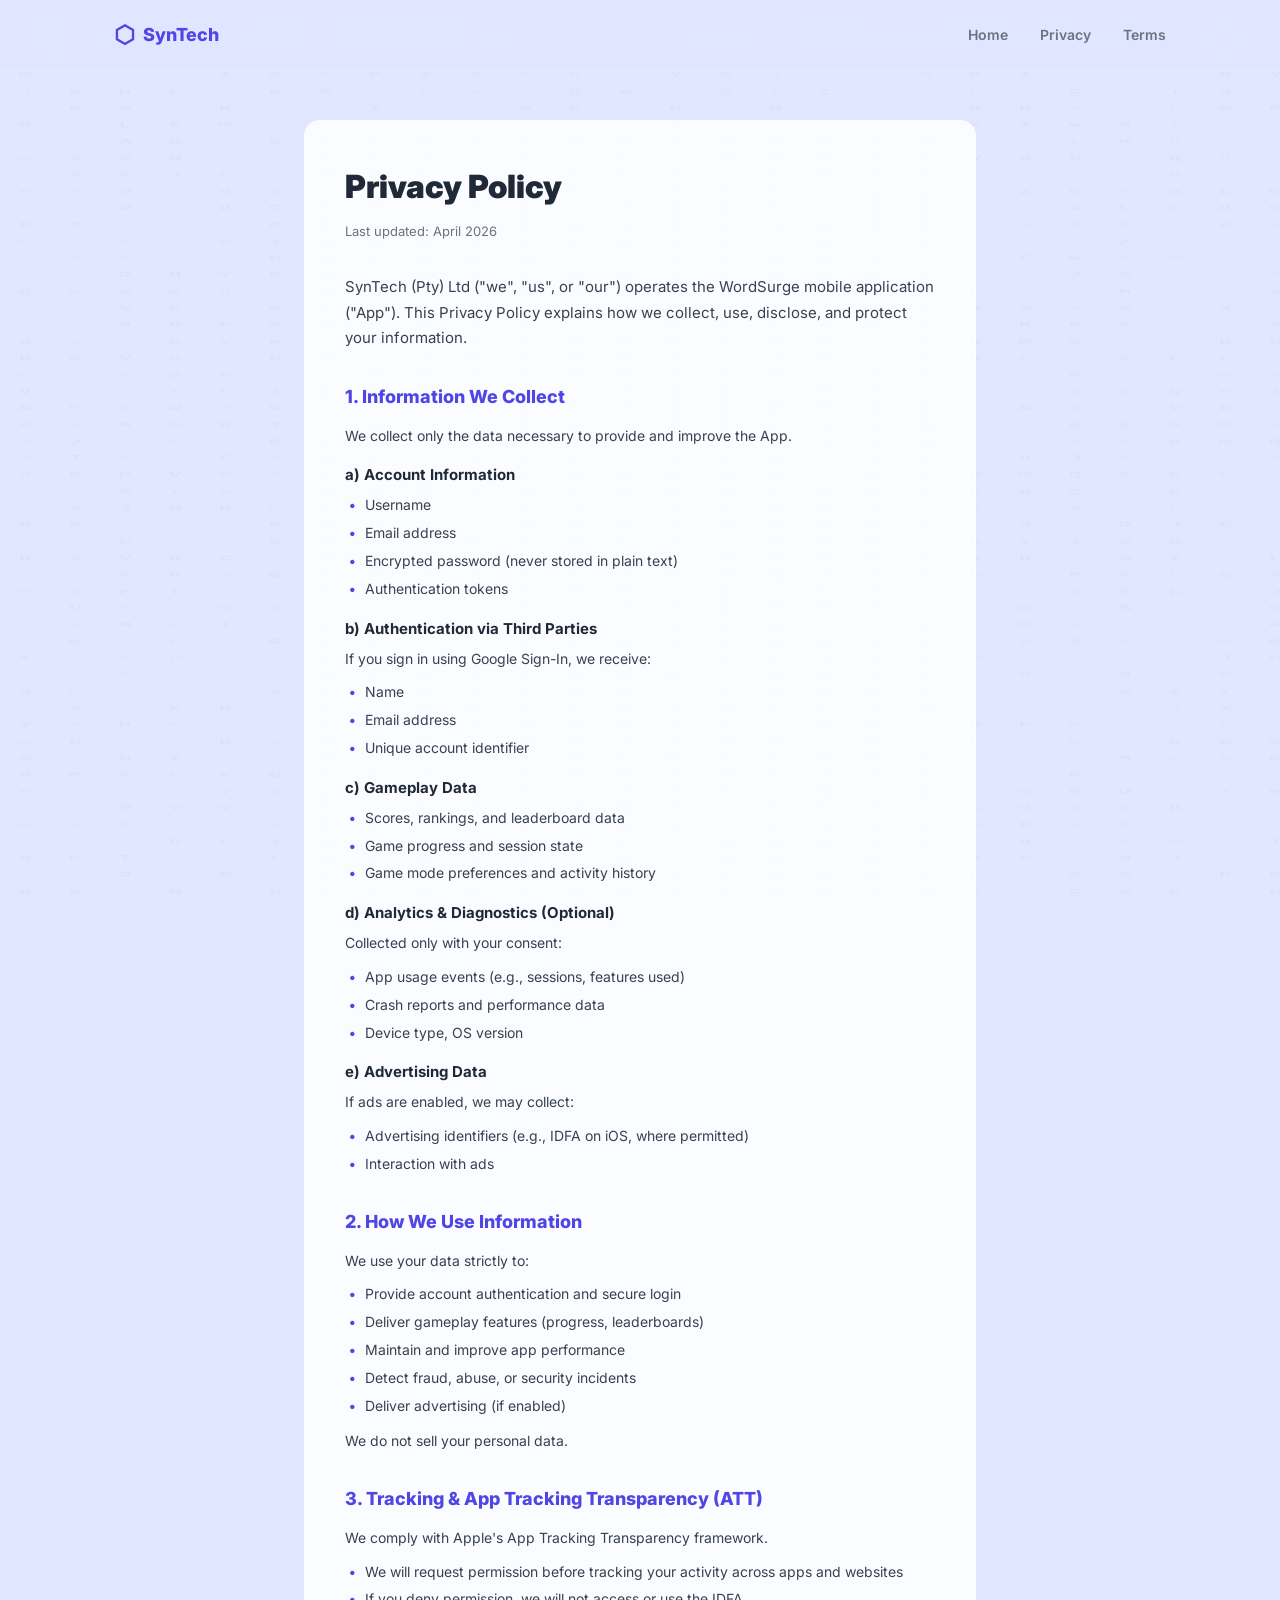
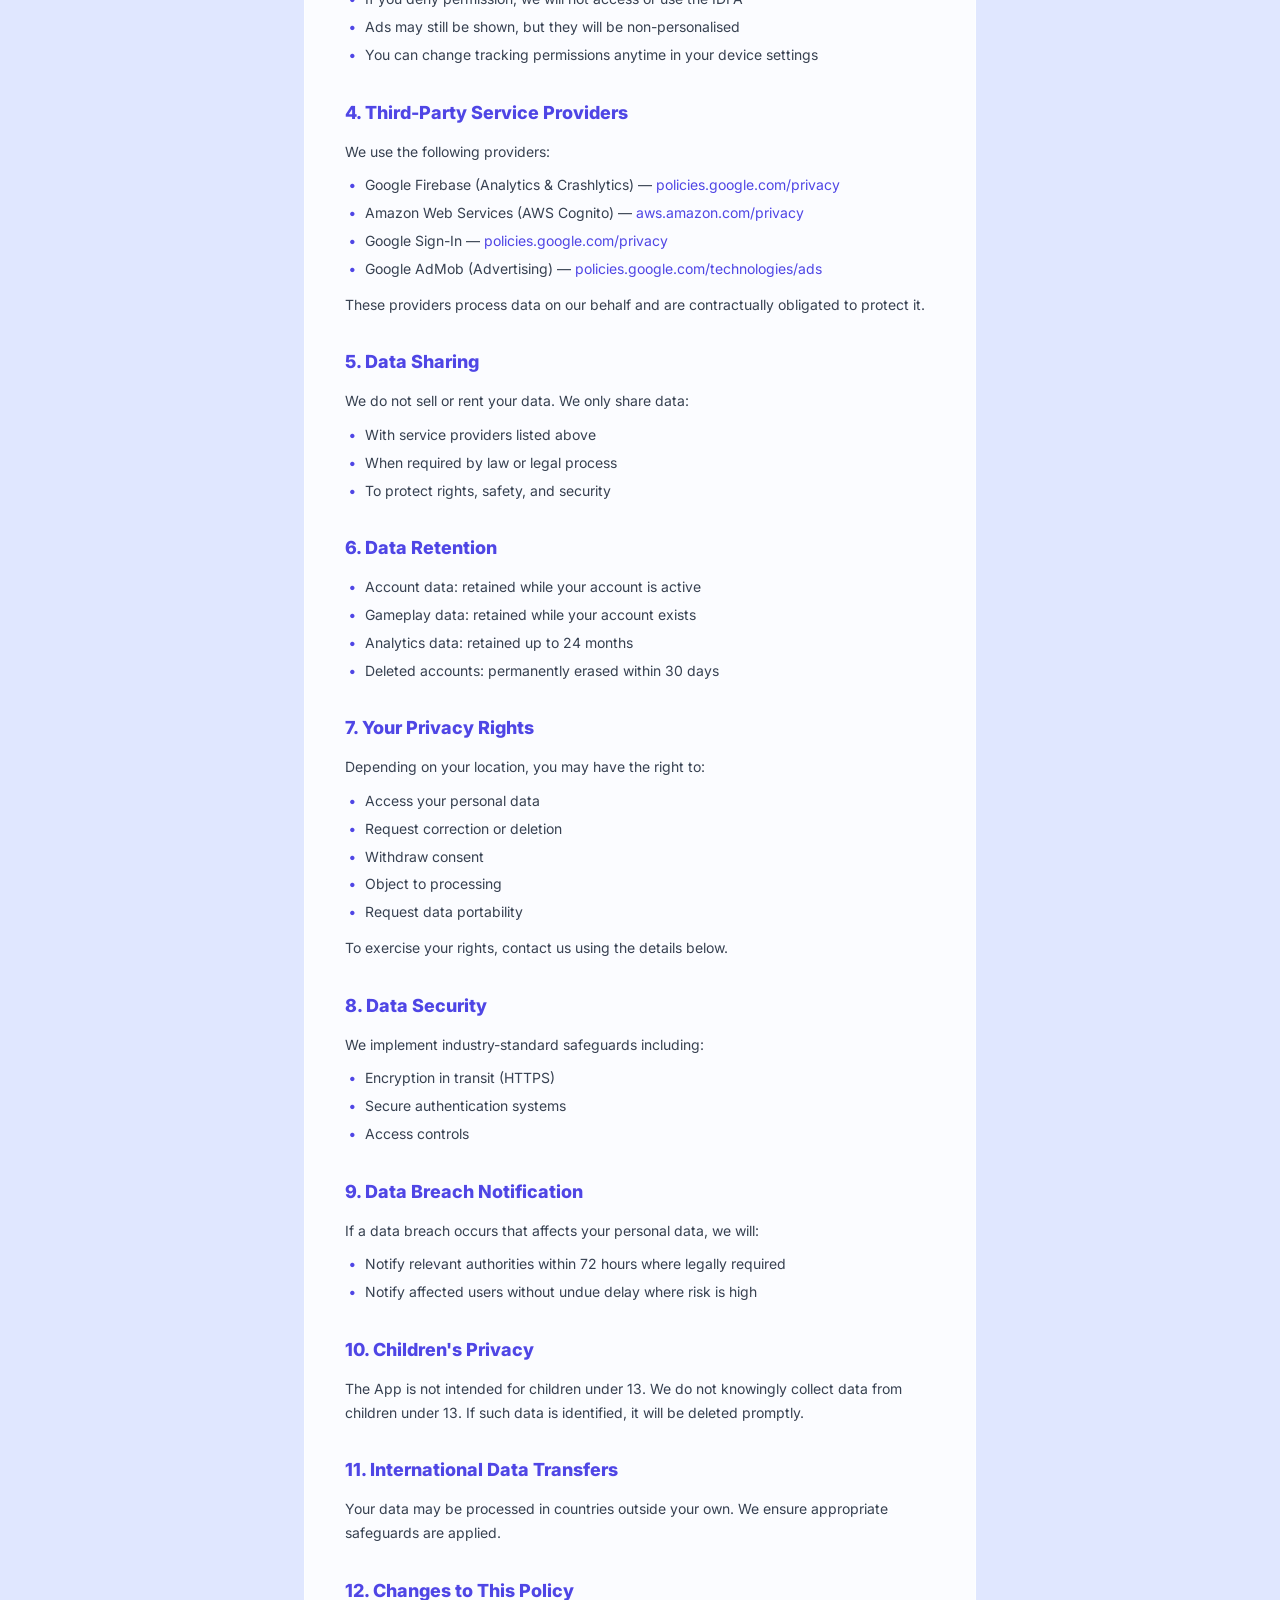
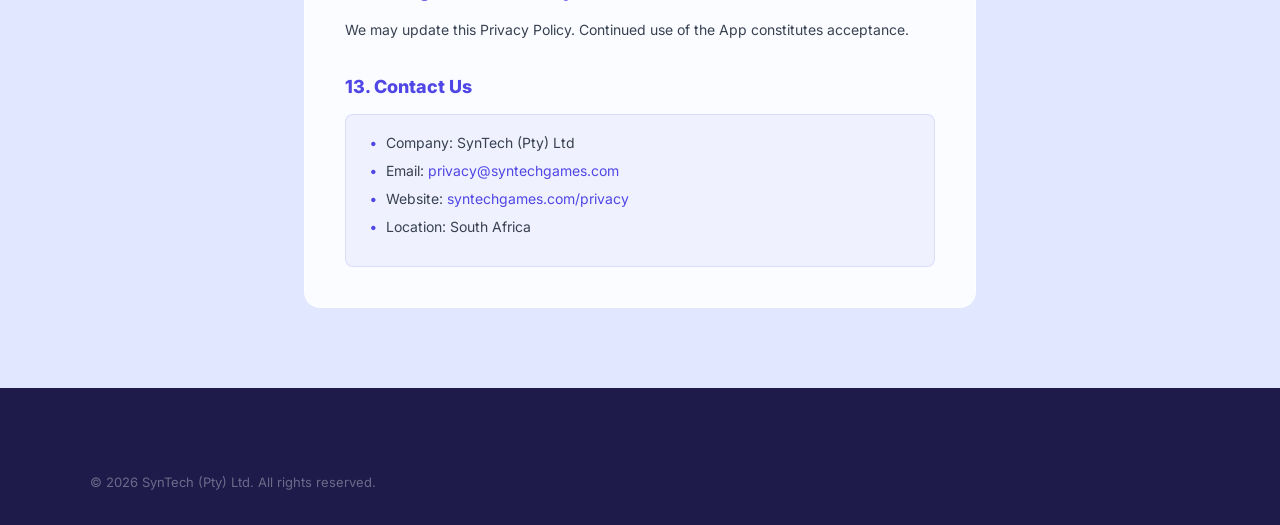
==== privacy.html @ 114615b3 "YP | Initial commit of website" ====
<!DOCTYPE html>
<html lang="en">
<head>
  <meta charset="UTF-8">
  <meta name="viewport" content="width=device-width, initial-scale=1.0">
  <title>Privacy Policy — WordSurge by SynTech</title>
  <meta name="description" content="Privacy Policy for the WordSurge mobile application by SynTech (Pty) Ltd.">
  <link rel="icon" type="image/svg+xml" href="favicon.svg">
  <link rel="preconnect" href="https://fonts.googleapis.com">
  <link rel="preconnect" href="https://fonts.gstatic.com" crossorigin>
  <link href="https://fonts.googleapis.com/css2?family=Inter:wght@400;500;600;700;800;900&display=swap" rel="stylesheet">
  <link rel="stylesheet" href="styles.css">
</head>
<body>
  <canvas id="gridBg" aria-hidden="true"></canvas>

  <nav class="nav">
    <div class="nav-inner">
      <a href="/" class="nav-logo">
        <span class="nav-logo-icon">⬡</span>
        <span class="nav-logo-text">SynTech</span>
      </a>
      <div class="nav-links">
        <a href="/">Home</a>
        <a href="/privacy.html">Privacy</a>
        <a href="/terms.html">Terms</a>
      </div>
    </div>
  </nav>

  <div class="legal-page">
    <div class="legal-card">
      <h1>Privacy Policy</h1>
      <p class="last-updated">Last updated: April 2026</p>
      <p class="intro">
        SynTech (Pty) Ltd ("we", "us", or "our") operates the WordSurge mobile application ("App").
        This Privacy Policy explains how we collect, use, disclose, and protect your information.
      </p>

      <h2>1. Information We Collect</h2>
      <p>We collect only the data necessary to provide and improve the App.</p>

      <h3>a) Account Information</h3>
      <ul>
        <li>Username</li>
        <li>Email address</li>
        <li>Encrypted password (never stored in plain text)</li>
        <li>Authentication tokens</li>
      </ul>

      <h3>b) Authentication via Third Parties</h3>
      <p>If you sign in using Google Sign-In, we receive:</p>
      <ul>
        <li>Name</li>
        <li>Email address</li>
        <li>Unique account identifier</li>
      </ul>

      <h3>c) Gameplay Data</h3>
      <ul>
        <li>Scores, rankings, and leaderboard data</li>
        <li>Game progress and session state</li>
        <li>Game mode preferences and activity history</li>
      </ul>

      <h3>d) Analytics &amp; Diagnostics (Optional)</h3>
      <p>Collected only with your consent:</p>
      <ul>
        <li>App usage events (e.g., sessions, features used)</li>
        <li>Crash reports and performance data</li>
        <li>Device type, OS version</li>
      </ul>

      <h3>e) Advertising Data</h3>
      <p>If ads are enabled, we may collect:</p>
      <ul>
        <li>Advertising identifiers (e.g., IDFA on iOS, where permitted)</li>
        <li>Interaction with ads</li>
      </ul>

      <h2>2. How We Use Information</h2>
      <p>We use your data strictly to:</p>
      <ul>
        <li>Provide account authentication and secure login</li>
        <li>Deliver gameplay features (progress, leaderboards)</li>
        <li>Maintain and improve app performance</li>
        <li>Detect fraud, abuse, or security incidents</li>
        <li>Deliver advertising (if enabled)</li>
      </ul>
      <p>We do not sell your personal data.</p>

      <h2>3. Tracking &amp; App Tracking Transparency (ATT)</h2>
      <p>We comply with Apple's App Tracking Transparency framework.</p>
      <ul>
        <li>We will request permission before tracking your activity across apps and websites</li>
        <li>If you deny permission, we will not access or use the IDFA</li>
        <li>Ads may still be shown, but they will be non-personalised</li>
        <li>You can change tracking permissions anytime in your device settings</li>
      </ul>

      <h2>4. Third-Party Service Providers</h2>
      <p>We use the following providers:</p>
      <ul>
        <li>Google Firebase (Analytics &amp; Crashlytics) — <a href="https://policies.google.com/privacy" style="color: var(--indigo);">policies.google.com/privacy</a></li>
        <li>Amazon Web Services (AWS Cognito) — <a href="https://aws.amazon.com/privacy" style="color: var(--indigo);">aws.amazon.com/privacy</a></li>
        <li>Google Sign-In — <a href="https://policies.google.com/privacy" style="color: var(--indigo);">policies.google.com/privacy</a></li>
        <li>Google AdMob (Advertising) — <a href="https://policies.google.com/technologies/ads" style="color: var(--indigo);">policies.google.com/technologies/ads</a></li>
      </ul>
      <p>These providers process data on our behalf and are contractually obligated to protect it.</p>

      <h2>5. Data Sharing</h2>
      <p>We do not sell or rent your data. We only share data:</p>
      <ul>
        <li>With service providers listed above</li>
        <li>When required by law or legal process</li>
        <li>To protect rights, safety, and security</li>
      </ul>

      <h2>6. Data Retention</h2>
      <ul>
        <li>Account data: retained while your account is active</li>
        <li>Gameplay data: retained while your account exists</li>
        <li>Analytics data: retained up to 24 months</li>
        <li>Deleted accounts: permanently erased within 30 days</li>
      </ul>

      <h2>7. Your Privacy Rights</h2>
      <p>Depending on your location, you may have the right to:</p>
      <ul>
        <li>Access your personal data</li>
        <li>Request correction or deletion</li>
        <li>Withdraw consent</li>
        <li>Object to processing</li>
        <li>Request data portability</li>
      </ul>
      <p>To exercise your rights, contact us using the details below.</p>

      <h2>8. Data Security</h2>
      <p>We implement industry-standard safeguards including:</p>
      <ul>
        <li>Encryption in transit (HTTPS)</li>
        <li>Secure authentication systems</li>
        <li>Access controls</li>
      </ul>

      <h2>9. Data Breach Notification</h2>
      <p>If a data breach occurs that affects your personal data, we will:</p>
      <ul>
        <li>Notify relevant authorities within 72 hours where legally required</li>
        <li>Notify affected users without undue delay where risk is high</li>
      </ul>

      <h2>10. Children's Privacy</h2>
      <p>
        The App is not intended for children under 13. We do not knowingly collect data from
        children under 13. If such data is identified, it will be deleted promptly.
      </p>

      <h2>11. International Data Transfers</h2>
      <p>
        Your data may be processed in countries outside your own. We ensure appropriate
        safeguards are applied.
      </p>

      <h2>12. Changes to This Policy</h2>
      <p>We may update this Privacy Policy. Continued use of the App constitutes acceptance.</p>

      <h2>13. Contact Us</h2>
      <div class="contact-box">
        <ul>
          <li>Company: SynTech (Pty) Ltd</li>
          <li>Email: <a href="mailto:privacy@syntechgames.com" style="color: var(--indigo);">privacy@syntechgames.com</a></li>
          <li>Website: <a href="https://syntechgames.com/privacy.html" style="color: var(--indigo);">syntechgames.com/privacy</a></li>
          <li>Location: South Africa</li>
        </ul>
      </div>
    </div>
  </div>

  <footer class="footer">
    <div class="footer-inner">
      <div class="footer-bottom" style="border-top: none;">
        <p>&copy; 2026 SynTech (Pty) Ltd. All rights reserved.</p>
      </div>
    </div>
  </footer>

  <script src="script.js"></script>
</body>
</html>
---- styles.css ----
/* ── Reset & Base ─────────────────────────────────────────────────────────── */
*, *::before, *::after { margin: 0; padding: 0; box-sizing: border-box; }

:root {
  --bg: #E0E7FF;
  --bg-dark: #1E1B4B;
  --text: #1F2937;
  --text-muted: #6B7280;
  --indigo: #4F46E5;
  --indigo-light: #818CF8;
  --indigo-dark: #3730A3;
  --green: #10B981;
  --green-light: #86EFAC;
  --blue-light: #93C5FD;
  --red-light: #FCA5A5;
  --white-glass: rgba(255, 255, 255, 0.85);
  --white-glass-border: rgba(255, 255, 255, 0.5);
  --radius: 16px;
  --radius-sm: 8px;
}

html { scroll-behavior: smooth; }

body {
  font-family: 'Inter', -apple-system, BlinkMacSystemFont, sans-serif;
  background: var(--bg);
  color: var(--text);
  line-height: 1.6;
  overflow-x: hidden;
  position: relative;
}

a { color: inherit; text-decoration: none; }

.container { max-width: 1100px; margin: 0 auto; padding: 0 24px; }

/* ── Animated Grid Background ────────────────────────────────────────────── */
#gridBg {
  position: fixed;
  top: 0; left: 0;
  width: 100%; height: 100%;
  z-index: 0;
  pointer-events: none;
  opacity: 0.12;
}

/* ── Navigation ──────────────────────────────────────────────────────────── */
.nav {
  position: fixed;
  top: 0; left: 0; right: 0;
  z-index: 100;
  backdrop-filter: blur(20px);
  -webkit-backdrop-filter: blur(20px);
  background: rgba(224, 231, 255, 0.8);
  border-bottom: 1px solid rgba(255, 255, 255, 0.3);
}

.nav-inner {
  max-width: 1100px;
  margin: 0 auto;
  padding: 16px 24px;
  display: flex;
  align-items: center;
  justify-content: space-between;
}

.nav-logo {
  display: flex;
  align-items: center;
  gap: 8px;
  font-weight: 800;
  font-size: 18px;
  color: var(--indigo);
}

.nav-logo-icon { font-size: 24px; }

.nav-links {
  display: flex;
  gap: 32px;
}

.nav-links a {
  font-size: 14px;
  font-weight: 600;
  color: var(--text-muted);
  transition: color 0.2s;
}

.nav-links a:hover { color: var(--indigo); }

/* ── Hero ────────────────────────────────────────────────────────────────── */
.hero {
  position: relative;
  z-index: 1;
  min-height: 100vh;
  display: flex;
  align-items: center;
  justify-content: center;
  padding: 120px 24px 80px;
  max-width: 1100px;
  margin: 0 auto;
  gap: 60px;
}

.hero-content { flex: 1; max-width: 520px; }

.hero-badge {
  display: inline-block;
  background: var(--indigo);
  color: white;
  font-size: 11px;
  font-weight: 800;
  letter-spacing: 2px;
  padding: 6px 16px;
  border-radius: 20px;
  margin-bottom: 24px;
}

.hero-title { margin-bottom: 20px; }

.hero-title-grid {
  display: inline-flex;
  gap: 4px;
}

.letter {
  display: inline-flex;
  align-items: center;
  justify-content: center;
  width: 52px;
  height: 52px;
  background: var(--white-glass);
  border: 1px solid var(--white-glass-border);
  border-radius: 10px;
  font-family: 'JetBrains Mono', monospace;
  font-size: 28px;
  font-weight: 700;
  color: var(--text);
  animation: letterPop 0.4s ease-out backwards;
  animation-delay: calc(var(--i) * 0.06s);
  box-shadow: 0 2px 8px rgba(79, 70, 229, 0.1);
}

@keyframes letterPop {
  from { opacity: 0; transform: scale(0.5) translateY(10px); }
  to { opacity: 1; transform: scale(1) translateY(0); }
}

.hero-subtitle {
  font-size: 20px;
  color: var(--text-muted);
  margin-bottom: 32px;
  line-height: 1.5;
}

.hero-actions {
  display: flex;
  gap: 12px;
  flex-wrap: wrap;
}

.btn {
  display: inline-flex;
  align-items: center;
  gap: 8px;
  padding: 14px 28px;
  border-radius: 12px;
  font-size: 15px;
  font-weight: 700;
  transition: all 0.2s;
  cursor: pointer;
  border: none;
}

.btn-primary {
  background: var(--indigo);
  color: white;
  box-shadow: 0 4px 14px rgba(79, 70, 229, 0.35);
}

.btn-primary:hover {
  background: var(--indigo-dark);
  transform: translateY(-1px);
  box-shadow: 0 6px 20px rgba(79, 70, 229, 0.4);
}

.btn-secondary {
  background: var(--white-glass);
  color: var(--text);
  border: 1px solid var(--white-glass-border);
}

.btn-secondary:hover {
  background: white;
  transform: translateY(-1px);
}

.hero-coming-soon {
  margin-top: 16px;
  font-size: 13px;
  color: var(--text-muted);
  font-style: italic;
}

/* Phone mockup */
.hero-visual { flex-shrink: 0; }

.phone-mockup {
  width: 280px;
  height: 560px;
  background: #1a1a2e;
  border-radius: 36px;
  padding: 12px;
  box-shadow:
    0 20px 60px rgba(79, 70, 229, 0.2),
    0 0 0 1px rgba(255, 255, 255, 0.1);
  transform: perspective(800px) rotateY(-5deg) rotateX(2deg);
  transition: transform 0.4s;
}

.phone-mockup:hover {
  transform: perspective(800px) rotateY(0deg) rotateX(0deg);
}

.phone-screen {
  width: 100%;
  height: 100%;
  background: var(--bg);
  border-radius: 26px;
  overflow: hidden;
  padding: 16px 10px;
}

.mock-header {
  display: flex;
  justify-content: space-between;
  font-size: 11px;
  font-weight: 700;
  color: var(--text);
  padding: 8px 4px 12px;
  font-family: 'JetBrains Mono', monospace;
}

.mock-cells {
  display: grid;
  grid-template-columns: repeat(8, 1fr);
  gap: 2px;
  margin-bottom: 12px;
}

.mock-cell {
  aspect-ratio: 1;
  display: flex;
  align-items: center;
  justify-content: center;
  background: white;
  border-radius: 4px;
  font-family: 'JetBrains Mono', monospace;
  font-size: 11px;
  font-weight: 700;
  color: #C7CBD1;
}

.mock-cell.highlight {
  color: var(--text);
  background: rgba(134, 239, 172, 0.3);
}

.mock-words {
  display: flex;
  flex-wrap: wrap;
  gap: 4px;
  padding: 8px 0;
}

.mock-word {
  font-size: 10px;
  font-weight: 600;
  padding: 3px 8px;
  background: rgba(255, 255, 255, 0.6);
  border-radius: 8px;
  color: var(--text);
}

.mock-word.found {
  text-decoration: line-through;
  color: var(--green);
  background: rgba(16, 185, 129, 0.1);
}

/* ── Features ────────────────────────────────────────────────────────────── */
.features {
  position: relative;
  z-index: 1;
  padding: 100px 24px;
}

.section-title {
  text-align: center;
  font-size: 36px;
  font-weight: 900;
  color: var(--text);
  margin-bottom: 60px;
  letter-spacing: -0.5px;
}

.features-grid {
  display: grid;
  grid-template-columns: repeat(3, 1fr);
  gap: 20px;
  max-width: 1100px;
  margin: 0 auto;
}

.feature-card {
  background: var(--white-glass);
  border: 1px solid var(--white-glass-border);
  border-radius: var(--radius);
  padding: 32px 24px;
  text-align: center;
  transition: transform 0.2s, box-shadow 0.2s;
}

.feature-card:hover {
  transform: translateY(-4px);
  box-shadow: 0 12px 40px rgba(79, 70, 229, 0.12);
}

.feature-icon {
  font-size: 36px;
  margin-bottom: 16px;
}

.feature-card h3 {
  font-size: 18px;
  font-weight: 800;
  margin-bottom: 8px;
  color: var(--text);
}

.feature-card p {
  font-size: 14px;
  color: var(--text-muted);
  line-height: 1.6;
}

/* ── Modes ───────────────────────────────────────────────────────────────── */
.modes {
  position: relative;
  z-index: 1;
  padding: 100px 24px;
}

.modes-grid {
  display: grid;
  grid-template-columns: repeat(3, 1fr);
  gap: 24px;
  max-width: 1100px;
  margin: 0 auto;
}

.mode-card {
  border-radius: var(--radius);
  padding: 40px 28px;
  text-align: center;
  border: 1px solid rgba(255, 255, 255, 0.3);
  transition: transform 0.2s;
}

.mode-card:hover { transform: translateY(-4px); }

.mode-traditional { background: linear-gradient(135deg, #86EFAC, #4ADE80); }
.mode-adaptive { background: linear-gradient(135deg, #93C5FD, #60A5FA); }
.mode-competitive { background: linear-gradient(135deg, #FCA5A5, #F87171); }

.mode-emoji { font-size: 48px; margin-bottom: 16px; }

.mode-card h3 {
  font-size: 24px;
  font-weight: 900;
  color: white;
  margin-bottom: 4px;
}

.mode-tagline {
  font-size: 11px;
  font-weight: 700;
  letter-spacing: 2px;
  color: rgba(255, 255, 255, 0.8);
  margin-bottom: 16px;
}

.mode-card p:last-child {
  font-size: 14px;
  color: rgba(255, 255, 255, 0.9);
  line-height: 1.6;
}

/* ── CTA ─────────────────────────────────────────────────────────────────── */
.cta {
  position: relative;
  z-index: 1;
  text-align: center;
  padding: 100px 24px;
}

.cta h2 {
  font-size: 40px;
  font-weight: 900;
  margin-bottom: 16px;
}

.cta p {
  font-size: 18px;
  color: var(--text-muted);
  margin-bottom: 32px;
}

/* ── Footer ──────────────────────────────────────────────────────────────── */
.footer {
  position: relative;
  z-index: 1;
  background: var(--bg-dark);
  color: white;
  padding: 60px 24px 32px;
}

.footer-inner {
  max-width: 1100px;
  margin: 0 auto;
}

.footer-brand { margin-bottom: 40px; }
.footer-brand .nav-logo-icon { color: #EF4444; }
.footer-brand .nav-logo-text { color: white; font-weight: 800; font-size: 18px; }

.footer-tagline {
  color: rgba(255, 255, 255, 0.5);
  font-size: 14px;
  margin-top: 8px;
}

.footer-links {
  display: flex;
  gap: 80px;
  margin-bottom: 40px;
}

.footer-col h4 {
  font-size: 12px;
  font-weight: 700;
  letter-spacing: 1.5px;
  text-transform: uppercase;
  color: rgba(255, 255, 255, 0.4);
  margin-bottom: 16px;
}

.footer-col a {
  display: block;
  font-size: 14px;
  color: rgba(255, 255, 255, 0.7);
  margin-bottom: 10px;
  transition: color 0.2s;
}

.footer-col a:hover { color: white; }

.footer-bottom {
  border-top: 1px solid rgba(255, 255, 255, 0.1);
  padding-top: 24px;
}

.footer-bottom p {
  font-size: 13px;
  color: rgba(255, 255, 255, 0.35);
}

/* ── Legal Pages ─────────────────────────────────────────────────────────── */
.legal-page {
  position: relative;
  z-index: 1;
  max-width: 720px;
  margin: 0 auto;
  padding: 120px 24px 80px;
}

.legal-card {
  background: var(--white-glass);
  border: 1px solid var(--white-glass-border);
  border-radius: var(--radius);
  padding: 40px;
}

.legal-card h1 {
  font-size: 32px;
  font-weight: 900;
  color: var(--text);
  margin-bottom: 8px;
}

.legal-card .last-updated {
  font-size: 13px;
  color: var(--text-muted);
  margin-bottom: 32px;
}

.legal-card .intro {
  font-size: 15px;
  color: #374151;
  line-height: 1.7;
  margin-bottom: 32px;
}

.legal-card h2 {
  font-size: 18px;
  font-weight: 800;
  color: var(--indigo);
  margin-top: 32px;
  margin-bottom: 12px;
}

.legal-card h3 {
  font-size: 15px;
  font-weight: 700;
  color: var(--text);
  margin-top: 16px;
  margin-bottom: 6px;
}

.legal-card p {
  font-size: 14px;
  color: #374151;
  line-height: 1.7;
  margin-bottom: 10px;
}

.legal-card ul {
  list-style: none;
  padding: 0;
  margin-bottom: 12px;
}

.legal-card li {
  font-size: 14px;
  color: #374151;
  line-height: 1.7;
  padding-left: 20px;
  position: relative;
  margin-bottom: 4px;
}

.legal-card li::before {
  content: '•';
  color: var(--indigo);
  position: absolute;
  left: 4px;
  font-weight: 700;
}

.legal-card .contact-box {
  background: rgba(79, 70, 229, 0.06);
  border: 1px solid rgba(79, 70, 229, 0.12);
  border-radius: var(--radius-sm);
  padding: 16px 20px;
  margin-top: 8px;
}

.legal-card .contact-box li::before { color: var(--indigo); }

/* ── Responsive ──────────────────────────────────────────────────────────── */
@media (max-width: 900px) {
  .hero {
    flex-direction: column;
    text-align: center;
    padding-top: 100px;
    gap: 40px;
  }
  .hero-content { max-width: 100%; }
  .hero-actions { justify-content: center; }
  .hero-title-grid { justify-content: center; }
  .letter { width: 38px; height: 38px; font-size: 20px; }
  .features-grid { grid-template-columns: repeat(2, 1fr); }
  .modes-grid { grid-template-columns: 1fr; max-width: 400px; }
  .footer-links { flex-direction: column; gap: 32px; }
  .phone-mockup { transform: none; }
  .phone-mockup:hover { transform: none; }
}

@media (max-width: 600px) {
  .nav-links { display: none; }
  .features-grid { grid-template-columns: 1fr; }
  .section-title { font-size: 28px; }
  .letter { width: 32px; height: 32px; font-size: 17px; }
  .legal-card { padding: 24px; }
  .legal-card h1 { font-size: 24px; }
}
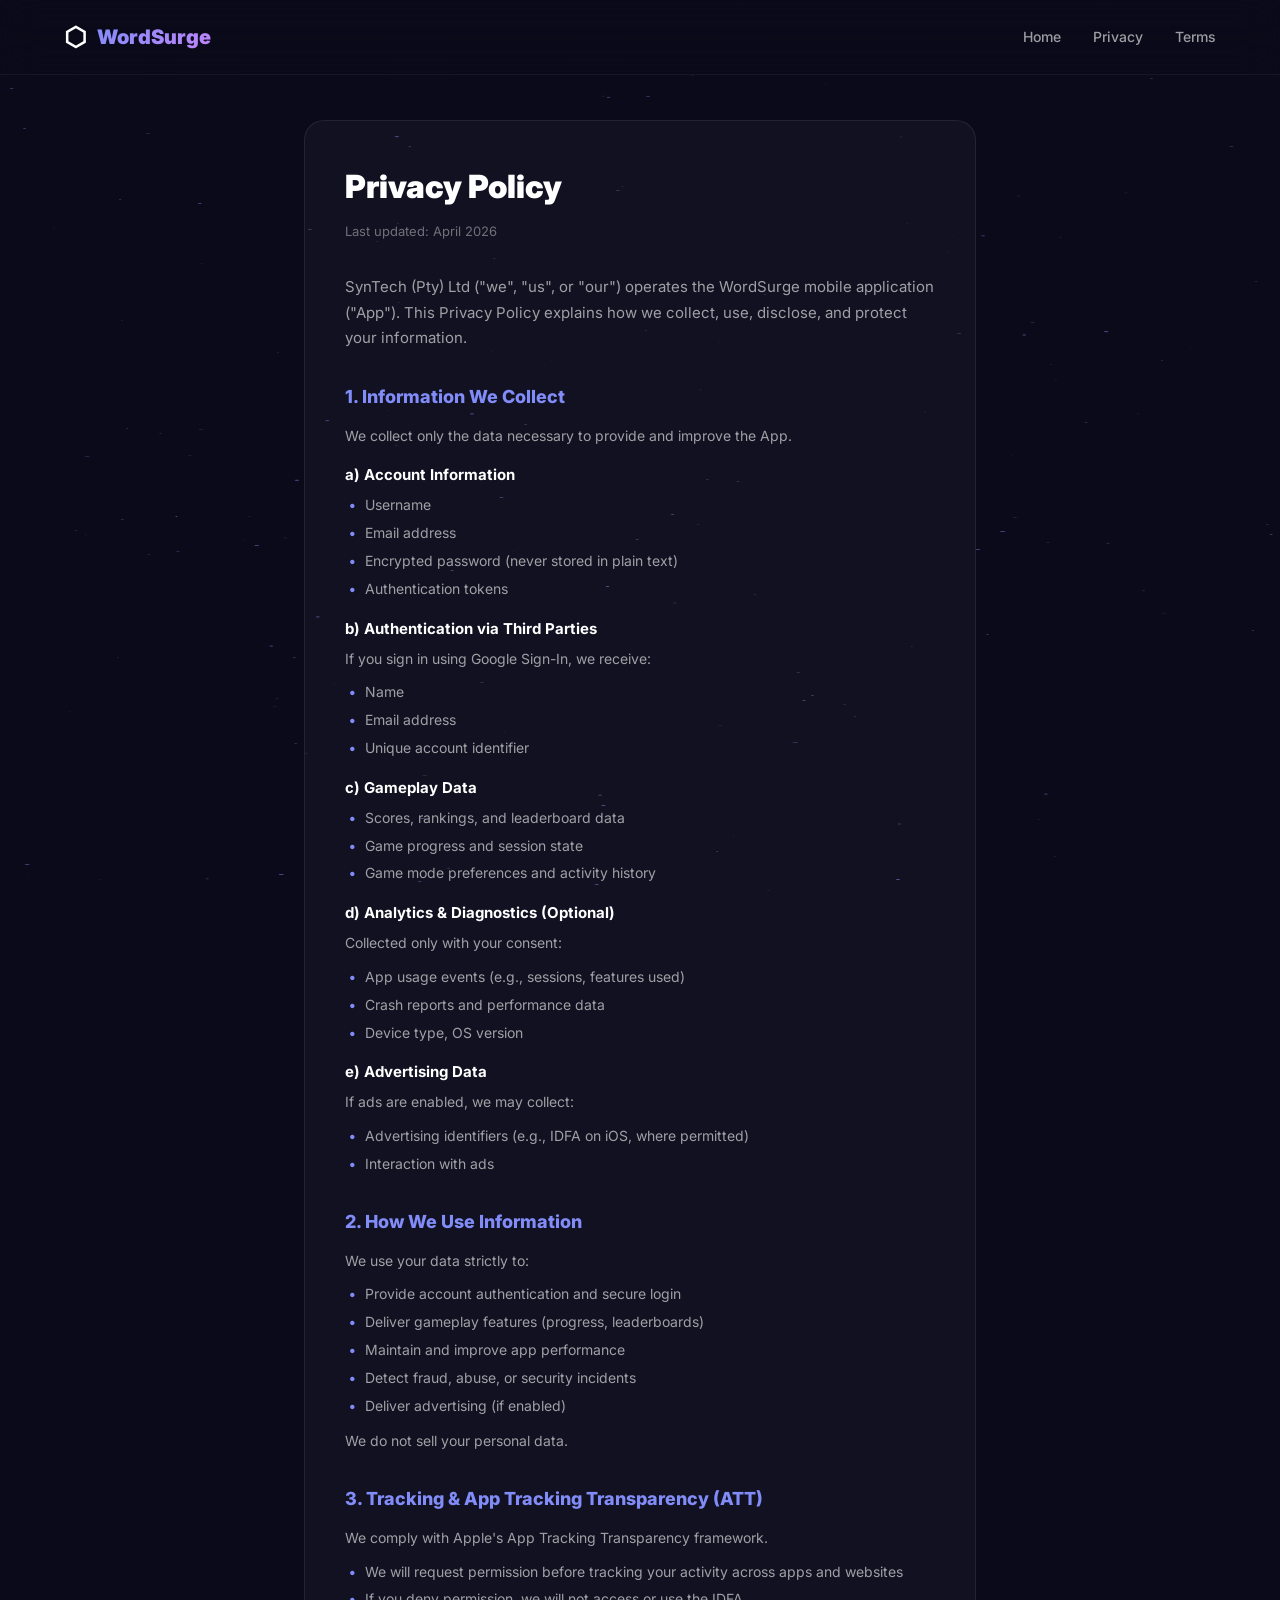
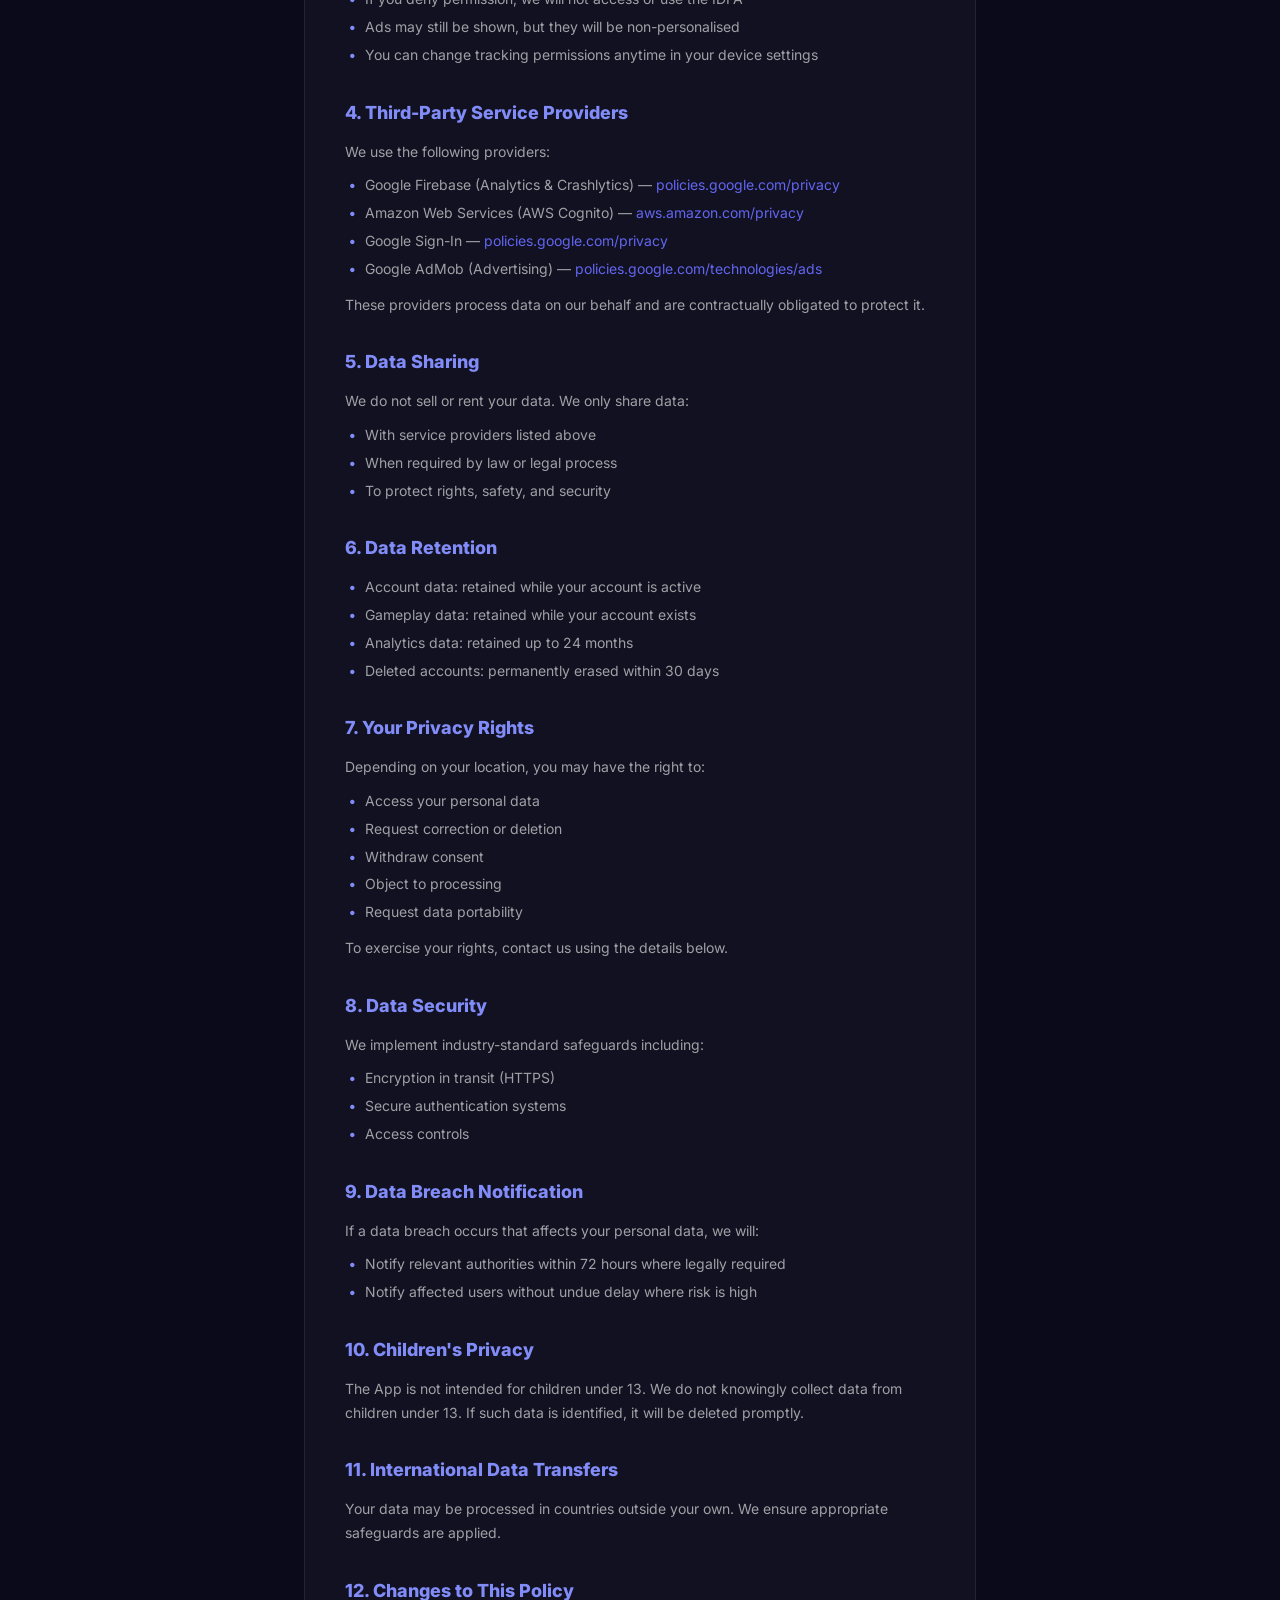
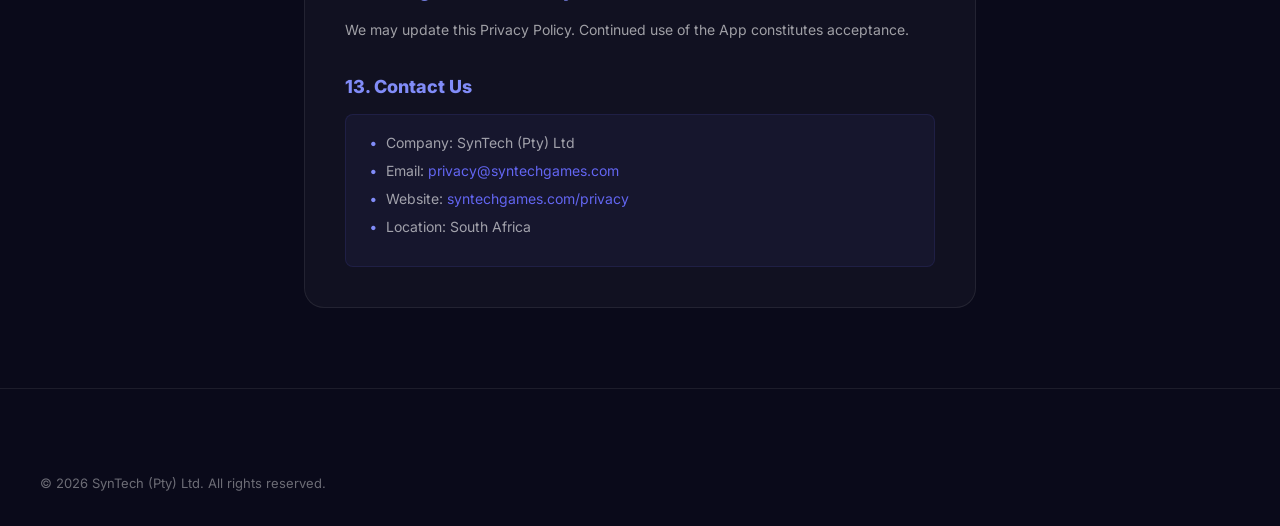
==== commit 417bf6b8: "YP | 1.1.0 New version" ====
--- a/privacy.html
+++ b/privacy.html
@@ -12,13 +12,13 @@
   <link rel="stylesheet" href="styles.css">
 </head>
 <body>
-  <canvas id="gridBg" aria-hidden="true"></canvas>
+  <canvas id="particles" aria-hidden="true"></canvas>
 
   <nav class="nav">
     <div class="nav-inner">
       <a href="/" class="nav-logo">
         <span class="nav-logo-icon">⬡</span>
-        <span class="nav-logo-text">SynTech</span>
+        <span class="nav-logo-text">WordSurge</span>
       </a>
       <div class="nav-links">
         <a href="/">Home</a>
--- a/styles.css
+++ b/styles.css
@@ -2,21 +2,24 @@
 *, *::before, *::after { margin: 0; padding: 0; box-sizing: border-box; }
 
 :root {
-  --bg: #E0E7FF;
-  --bg-dark: #1E1B4B;
-  --text: #1F2937;
-  --text-muted: #6B7280;
-  --indigo: #4F46E5;
+  --bg: #0A0A1A;
+  --bg-card: rgba(255, 255, 255, 0.03);
+  --bg-card-hover: rgba(255, 255, 255, 0.06);
+  --text: #FFFFFF;
+  --text-muted: rgba(255, 255, 255, 0.6);
+  --text-dim: rgba(255, 255, 255, 0.4);
+  --indigo: #6366F1;
   --indigo-light: #818CF8;
-  --indigo-dark: #3730A3;
+  --indigo-glow: rgba(99, 102, 241, 0.4);
+  --purple: #8B5CF6;
   --green: #10B981;
-  --green-light: #86EFAC;
-  --blue-light: #93C5FD;
-  --red-light: #FCA5A5;
-  --white-glass: rgba(255, 255, 255, 0.85);
-  --white-glass-border: rgba(255, 255, 255, 0.5);
-  --radius: 16px;
-  --radius-sm: 8px;
+  --amber: #F59E0B;
+  --red: #EF4444;
+  --border: rgba(255, 255, 255, 0.08);
+  --border-hover: rgba(255, 255, 255, 0.15);
+  --radius: 20px;
+  --radius-sm: 12px;
+  --radius-xs: 8px;
 }
 
 html { scroll-behavior: smooth; }
@@ -27,21 +30,18 @@
   color: var(--text);
   line-height: 1.6;
   overflow-x: hidden;
-  position: relative;
 }
 
 a { color: inherit; text-decoration: none; }
-
-.container { max-width: 1100px; margin: 0 auto; padding: 0 24px; }
-
-/* ── Animated Grid Background ────────────────────────────────────────────── */
-#gridBg {
+.container { max-width: 1200px; margin: 0 auto; padding: 0 24px; }
+
+/* ── Particles Background ────────────────────────────────────────────────── */
+#particles {
   position: fixed;
   top: 0; left: 0;
   width: 100%; height: 100%;
   z-index: 0;
   pointer-events: none;
-  opacity: 0.12;
 }
 
 /* ── Navigation ──────────────────────────────────────────────────────────── */
@@ -51,12 +51,12 @@
   z-index: 100;
   backdrop-filter: blur(20px);
   -webkit-backdrop-filter: blur(20px);
-  background: rgba(224, 231, 255, 0.8);
-  border-bottom: 1px solid rgba(255, 255, 255, 0.3);
+  background: rgba(10, 10, 26, 0.8);
+  border-bottom: 1px solid var(--border);
 }
 
 .nav-inner {
-  max-width: 1100px;
+  max-width: 1200px;
   margin: 0 auto;
   padding: 16px 24px;
   display: flex;
@@ -67,27 +67,28 @@
 .nav-logo {
   display: flex;
   align-items: center;
-  gap: 8px;
-  font-weight: 800;
-  font-size: 18px;
-  color: var(--indigo);
-}
-
-.nav-logo-icon { font-size: 24px; }
-
-.nav-links {
-  display: flex;
-  gap: 32px;
-}
-
-.nav-links a {
-  font-size: 14px;
-  font-weight: 600;
-  color: var(--text-muted);
-  transition: color 0.2s;
-}
-
-.nav-links a:hover { color: var(--indigo); }
+  gap: 10px;
+  font-weight: 900;
+  font-size: 20px;
+}
+
+.nav-logo-icon { font-size: 26px; filter: hue-rotate(0deg); }
+.nav-logo-text { background: linear-gradient(135deg, #818CF8, #C084FC); -webkit-background-clip: text; -webkit-text-fill-color: transparent; background-clip: text; }
+
+.nav-links { display: flex; gap: 32px; }
+.nav-links a { font-size: 14px; font-weight: 500; color: var(--text-muted); transition: color 0.2s; }
+.nav-links a:hover { color: var(--text); }
+
+.nav-cta {
+  font-size: 13px;
+  font-weight: 700;
+  padding: 10px 20px;
+  border-radius: 10px;
+  background: var(--indigo);
+  color: white;
+  transition: all 0.2s;
+}
+.nav-cta:hover { background: var(--purple); transform: translateY(-1px); }
 
 /* ── Hero ────────────────────────────────────────────────────────────────── */
 .hero {
@@ -96,387 +97,493 @@
   min-height: 100vh;
   display: flex;
   align-items: center;
+  justify-content: space-between;
+  padding: 140px 24px 100px;
+  max-width: 1200px;
+  margin: 0 auto;
+  gap: 80px;
+}
+
+.hero-glow {
+  position: absolute;
+  top: 20%;
+  left: 30%;
+  width: 600px;
+  height: 600px;
+  background: radial-gradient(circle, rgba(99, 102, 241, 0.15) 0%, transparent 70%);
+  border-radius: 50%;
+  pointer-events: none;
+  animation: glowPulse 4s ease-in-out infinite;
+}
+
+@keyframes glowPulse {
+  0%, 100% { opacity: 0.6; transform: scale(1); }
+  50% { opacity: 1; transform: scale(1.1); }
+}
+
+.hero-content { flex: 1; max-width: 580px; }
+
+.hero-badge {
+  display: inline-flex;
+  align-items: center;
+  gap: 8px;
+  background: rgba(99, 102, 241, 0.1);
+  border: 1px solid rgba(99, 102, 241, 0.3);
+  color: var(--indigo-light);
+  font-size: 12px;
+  font-weight: 700;
+  letter-spacing: 1.5px;
+  padding: 8px 16px;
+  border-radius: 20px;
+  margin-bottom: 28px;
+  animation: fadeInUp 0.6s ease-out;
+}
+
+.badge-dot {
+  width: 8px; height: 8px;
+  background: var(--green);
+  border-radius: 50%;
+  animation: pulse 2s infinite;
+}
+
+@keyframes pulse {
+  0%, 100% { opacity: 1; }
+  50% { opacity: 0.4; }
+}
+
+.hero-title {
+  margin-bottom: 24px;
+  animation: fadeInUp 0.6s ease-out 0.1s backwards;
+}
+
+.hero-title-line {
+  display: block;
+  font-size: clamp(40px, 6vw, 64px);
+  font-weight: 900;
+  line-height: 1.1;
+  letter-spacing: -1.5px;
+}
+
+.hero-title-line.accent {
+  background: linear-gradient(135deg, #818CF8, #C084FC, #F472B6);
+  -webkit-background-clip: text;
+  -webkit-text-fill-color: transparent;
+  background-clip: text;
+}
+
+.hero-subtitle {
+  font-size: 18px;
+  color: var(--text-muted);
+  margin-bottom: 36px;
+  line-height: 1.7;
+  max-width: 480px;
+  animation: fadeInUp 0.6s ease-out 0.2s backwards;
+}
+
+.hero-actions {
+  display: flex;
+  gap: 14px;
+  flex-wrap: wrap;
+  animation: fadeInUp 0.6s ease-out 0.3s backwards;
+}
+
+/* ── Buttons ─────────────────────────────────────────────────────────────── */
+.btn {
+  display: inline-flex;
+  align-items: center;
+  gap: 10px;
+  padding: 14px 28px;
+  border-radius: var(--radius-sm);
+  font-size: 15px;
+  font-weight: 700;
+  transition: all 0.25s;
+  cursor: pointer;
+  border: none;
+  position: relative;
+}
+
+.btn-primary {
+  background: linear-gradient(135deg, var(--indigo), var(--purple));
+  color: white;
+}
+
+.btn-glow { box-shadow: 0 4px 20px var(--indigo-glow), 0 0 60px rgba(99, 102, 241, 0.1); }
+.btn-primary:hover { transform: translateY(-2px); box-shadow: 0 8px 30px var(--indigo-glow); }
+
+.btn-secondary {
+  background: var(--bg-card);
+  color: var(--text);
+  border: 1px solid var(--border);
+}
+.btn-secondary:hover { background: var(--bg-card-hover); border-color: var(--border-hover); transform: translateY(-2px); }
+
+.btn-large { padding: 18px 36px; font-size: 16px; border-radius: var(--radius); }
+
+/* ── Hero Stats ──────────────────────────────────────────────────────────── */
+.hero-stats {
+  display: flex;
+  align-items: center;
+  gap: 24px;
+  margin-top: 48px;
+  padding-top: 32px;
+  border-top: 1px solid var(--border);
+  animation: fadeInUp 0.6s ease-out 0.4s backwards;
+}
+
+.stat { text-align: center; }
+.stat-number { display: block; font-size: 28px; font-weight: 900; color: var(--text); }
+.stat-label { font-size: 12px; color: var(--text-dim); font-weight: 600; letter-spacing: 0.5px; }
+.stat-divider { width: 1px; height: 40px; background: var(--border); }
+
+/* ── Phone Mockup ────────────────────────────────────────────────────────── */
+.hero-visual {
+  flex-shrink: 0;
+  position: relative;
+  animation: fadeInUp 0.8s ease-out 0.3s backwards;
+}
+
+.phone-mockup {
+  width: 300px;
+  height: 620px;
+  background: linear-gradient(145deg, #1a1a2e, #16162a);
+  border-radius: 44px;
+  padding: 14px;
+  position: relative;
+  border: 1px solid rgba(255, 255, 255, 0.1);
+  box-shadow: 0 40px 80px rgba(0, 0, 0, 0.5), 0 0 0 1px rgba(255, 255, 255, 0.05);
+  animation: phoneFloat 6s ease-in-out infinite;
+}
+
+@keyframes phoneFloat {
+  0%, 100% { transform: translateY(0); }
+  50% { transform: translateY(-12px); }
+}
+
+.phone-notch {
+  position: absolute;
+  top: 14px;
+  left: 50%;
+  transform: translateX(-50%);
+  width: 120px;
+  height: 28px;
+  background: #0A0A1A;
+  border-radius: 0 0 16px 16px;
+  z-index: 2;
+}
+
+.phone-screen {
+  width: 100%;
+  height: 100%;
+  background: linear-gradient(180deg, #1E1B4B, #312E81);
+  border-radius: 32px;
+  overflow: hidden;
+  padding: 40px 12px 16px;
+}
+
+.phone-shadow {
+  position: absolute;
+  bottom: -20px;
+  left: 10%;
+  width: 80%;
+  height: 40px;
+  background: radial-gradient(ellipse, rgba(99, 102, 241, 0.2) 0%, transparent 70%);
+  filter: blur(10px);
+}
+
+.mock-header {
+  display: flex;
+  justify-content: space-between;
+  padding: 8px 8px 14px;
+}
+
+.mock-timer, .mock-streak {
+  font-size: 12px;
+  font-weight: 700;
+  color: rgba(255, 255, 255, 0.8);
+  font-family: 'JetBrains Mono', monospace;
+}
+
+.mock-cells {
+  display: grid;
+  grid-template-columns: repeat(7, 1fr);
+  gap: 3px;
+  margin-bottom: 14px;
+}
+
+.mock-cell {
+  aspect-ratio: 1;
+  display: flex;
+  align-items: center;
   justify-content: center;
-  padding: 120px 24px 80px;
-  max-width: 1100px;
-  margin: 0 auto;
-  gap: 60px;
-}
-
-.hero-content { flex: 1; max-width: 520px; }
-
-.hero-badge {
+  background: rgba(255, 255, 255, 0.08);
+  border-radius: 6px;
+  font-family: 'JetBrains Mono', monospace;
+  font-size: 12px;
+  font-weight: 700;
+  color: rgba(255, 255, 255, 0.4);
+}
+
+.mock-cell.highlight {
+  color: white;
+  background: linear-gradient(135deg, rgba(134, 239, 172, 0.4), rgba(16, 185, 129, 0.3));
+  box-shadow: 0 0 8px rgba(16, 185, 129, 0.3);
+}
+
+.mock-words { display: flex; flex-wrap: wrap; gap: 6px; padding: 10px 4px; }
+
+.mock-word {
+  font-size: 11px;
+  font-weight: 700;
+  padding: 5px 10px;
+  background: rgba(255, 255, 255, 0.06);
+  border-radius: 8px;
+  color: rgba(255, 255, 255, 0.5);
+  border: 1px solid rgba(255, 255, 255, 0.08);
+}
+
+.mock-word.found { text-decoration: line-through; color: var(--green); background: rgba(16, 185, 129, 0.1); border-color: rgba(16, 185, 129, 0.2); }
+.mock-word.active { color: white; background: rgba(99, 102, 241, 0.15); border-color: rgba(99, 102, 241, 0.3); }
+
+/* ── Social Proof ────────────────────────────────────────────────────────── */
+.social-proof {
+  position: relative;
+  z-index: 1;
+  padding: 40px 24px;
+  border-top: 1px solid var(--border);
+  border-bottom: 1px solid var(--border);
+  background: rgba(255, 255, 255, 0.02);
+}
+
+.proof-items { display: flex; justify-content: center; gap: 48px; flex-wrap: wrap; }
+.proof-item { font-size: 14px; font-weight: 600; color: var(--text-muted); display: flex; align-items: center; gap: 8px; }
+.proof-item span { color: var(--text-dim); }
+
+/* ── Section Headers ─────────────────────────────────────────────────────── */
+.section-header { text-align: center; margin-bottom: 64px; }
+.section-badge {
   display: inline-block;
-  background: var(--indigo);
-  color: white;
   font-size: 11px;
   font-weight: 800;
   letter-spacing: 2px;
-  padding: 6px 16px;
+  color: var(--indigo-light);
+  background: rgba(99, 102, 241, 0.1);
+  border: 1px solid rgba(99, 102, 241, 0.2);
+  padding: 6px 14px;
   border-radius: 20px;
-  margin-bottom: 24px;
-}
-
-.hero-title { margin-bottom: 20px; }
-
-.hero-title-grid {
-  display: inline-flex;
-  gap: 4px;
-}
-
-.letter {
-  display: inline-flex;
-  align-items: center;
-  justify-content: center;
-  width: 52px;
-  height: 52px;
-  background: var(--white-glass);
-  border: 1px solid var(--white-glass-border);
-  border-radius: 10px;
-  font-family: 'JetBrains Mono', monospace;
-  font-size: 28px;
-  font-weight: 700;
-  color: var(--text);
-  animation: letterPop 0.4s ease-out backwards;
-  animation-delay: calc(var(--i) * 0.06s);
-  box-shadow: 0 2px 8px rgba(79, 70, 229, 0.1);
-}
-
-@keyframes letterPop {
-  from { opacity: 0; transform: scale(0.5) translateY(10px); }
-  to { opacity: 1; transform: scale(1) translateY(0); }
-}
-
-.hero-subtitle {
-  font-size: 20px;
-  color: var(--text-muted);
-  margin-bottom: 32px;
-  line-height: 1.5;
-}
-
-.hero-actions {
-  display: flex;
-  gap: 12px;
+  margin-bottom: 20px;
+}
+
+.section-title {
+  font-size: clamp(32px, 4vw, 48px);
+  font-weight: 900;
+  letter-spacing: -0.5px;
+  margin-bottom: 16px;
+}
+
+.section-subtitle { font-size: 18px; color: var(--text-muted); max-width: 500px; margin: 0 auto; }
+
+/* ── Game Modes ──────────────────────────────────────────────────────────── */
+.modes {
+  position: relative;
+  z-index: 1;
+  padding: 120px 24px;
+}
+
+.modes-grid {
+  display: grid;
+  grid-template-columns: repeat(auto-fit, minmax(300px, 1fr));
+  gap: 20px;
+  max-width: 1200px;
+  margin: 0 auto;
+}
+
+.mode-card {
+  border-radius: var(--radius);
+  padding: 36px 28px;
+  border: 1px solid var(--border);
+  background: var(--bg-card);
+  transition: all 0.3s;
+  position: relative;
+  overflow: hidden;
+}
+
+.mode-card::before {
+  content: '';
+  position: absolute;
+  top: 0; left: 0; right: 0;
+  height: 3px;
+  border-radius: var(--radius) var(--radius) 0 0;
+}
+
+.mode-adventure::before { background: linear-gradient(90deg, #C4B5FD, #8B5CF6); }
+.mode-mystery::before { background: linear-gradient(90deg, #FDE68A, #F59E0B); }
+.mode-competitive::before { background: linear-gradient(90deg, #FCA5A5, #EF4444); }
+.mode-traditional::before { background: linear-gradient(90deg, #86EFAC, #10B981); }
+.mode-adaptive::before { background: linear-gradient(90deg, #93C5FD, #3B82F6); }
+
+.mode-card:hover {
+  border-color: var(--border-hover);
+  background: var(--bg-card-hover);
+  transform: translateY(-4px);
+}
+
+.mode-icon-wrap { margin-bottom: 20px; }
+.mode-emoji { font-size: 44px; }
+
+.mode-card h3 { font-size: 22px; font-weight: 800; margin-bottom: 4px; }
+.mode-tagline { font-size: 11px; font-weight: 700; letter-spacing: 2px; color: var(--text-dim); margin-bottom: 14px; }
+.mode-card p:last-of-type { font-size: 14px; color: var(--text-muted); line-height: 1.7; }
+
+.mode-highlights {
+  display: flex;
+  gap: 8px;
+  margin-top: 20px;
   flex-wrap: wrap;
 }
 
-.btn {
-  display: inline-flex;
-  align-items: center;
-  gap: 8px;
-  padding: 14px 28px;
-  border-radius: 12px;
-  font-size: 15px;
-  font-weight: 700;
-  transition: all 0.2s;
-  cursor: pointer;
-  border: none;
-}
-
-.btn-primary {
-  background: var(--indigo);
-  color: white;
-  box-shadow: 0 4px 14px rgba(79, 70, 229, 0.35);
-}
-
-.btn-primary:hover {
-  background: var(--indigo-dark);
-  transform: translateY(-1px);
-  box-shadow: 0 6px 20px rgba(79, 70, 229, 0.4);
-}
-
-.btn-secondary {
-  background: var(--white-glass);
-  color: var(--text);
-  border: 1px solid var(--white-glass-border);
-}
-
-.btn-secondary:hover {
-  background: white;
-  transform: translateY(-1px);
-}
-
-.hero-coming-soon {
-  margin-top: 16px;
-  font-size: 13px;
-  color: var(--text-muted);
-  font-style: italic;
-}
-
-/* Phone mockup */
-.hero-visual { flex-shrink: 0; }
-
-.phone-mockup {
-  width: 280px;
-  height: 560px;
-  background: #1a1a2e;
-  border-radius: 36px;
-  padding: 12px;
-  box-shadow:
-    0 20px 60px rgba(79, 70, 229, 0.2),
-    0 0 0 1px rgba(255, 255, 255, 0.1);
-  transform: perspective(800px) rotateY(-5deg) rotateX(2deg);
-  transition: transform 0.4s;
-}
-
-.phone-mockup:hover {
-  transform: perspective(800px) rotateY(0deg) rotateX(0deg);
-}
-
-.phone-screen {
-  width: 100%;
-  height: 100%;
-  background: var(--bg);
-  border-radius: 26px;
-  overflow: hidden;
-  padding: 16px 10px;
-}
-
-.mock-header {
-  display: flex;
-  justify-content: space-between;
+.mode-highlights span {
   font-size: 11px;
-  font-weight: 700;
-  color: var(--text);
-  padding: 8px 4px 12px;
-  font-family: 'JetBrains Mono', monospace;
-}
-
-.mock-cells {
-  display: grid;
-  grid-template-columns: repeat(8, 1fr);
-  gap: 2px;
-  margin-bottom: 12px;
-}
-
-.mock-cell {
-  aspect-ratio: 1;
-  display: flex;
-  align-items: center;
-  justify-content: center;
-  background: white;
-  border-radius: 4px;
-  font-family: 'JetBrains Mono', monospace;
-  font-size: 11px;
-  font-weight: 700;
-  color: #C7CBD1;
-}
-
-.mock-cell.highlight {
-  color: var(--text);
-  background: rgba(134, 239, 172, 0.3);
-}
-
-.mock-words {
-  display: flex;
-  flex-wrap: wrap;
-  gap: 4px;
-  padding: 8px 0;
-}
-
-.mock-word {
-  font-size: 10px;
   font-weight: 600;
-  padding: 3px 8px;
-  background: rgba(255, 255, 255, 0.6);
-  border-radius: 8px;
-  color: var(--text);
-}
-
-.mock-word.found {
-  text-decoration: line-through;
-  color: var(--green);
-  background: rgba(16, 185, 129, 0.1);
+  padding: 4px 10px;
+  border-radius: 6px;
+  background: rgba(255, 255, 255, 0.05);
+  border: 1px solid var(--border);
+  color: var(--text-dim);
 }
 
 /* ── Features ────────────────────────────────────────────────────────────── */
 .features {
   position: relative;
   z-index: 1;
-  padding: 100px 24px;
-}
-
-.section-title {
-  text-align: center;
-  font-size: 36px;
-  font-weight: 900;
-  color: var(--text);
-  margin-bottom: 60px;
-  letter-spacing: -0.5px;
+  padding: 120px 24px;
 }
 
 .features-grid {
   display: grid;
   grid-template-columns: repeat(3, 1fr);
   gap: 20px;
-  max-width: 1100px;
+  max-width: 1200px;
   margin: 0 auto;
 }
 
 .feature-card {
-  background: var(--white-glass);
-  border: 1px solid var(--white-glass-border);
+  background: var(--bg-card);
+  border: 1px solid var(--border);
   border-radius: var(--radius);
-  padding: 32px 24px;
-  text-align: center;
-  transition: transform 0.2s, box-shadow 0.2s;
+  padding: 36px 28px;
+  transition: all 0.3s;
 }
 
 .feature-card:hover {
+  border-color: var(--border-hover);
+  background: var(--bg-card-hover);
   transform: translateY(-4px);
-  box-shadow: 0 12px 40px rgba(79, 70, 229, 0.12);
-}
-
-.feature-icon {
-  font-size: 36px;
-  margin-bottom: 16px;
-}
-
-.feature-card h3 {
-  font-size: 18px;
-  font-weight: 800;
-  margin-bottom: 8px;
-  color: var(--text);
-}
-
-.feature-card p {
-  font-size: 14px;
-  color: var(--text-muted);
-  line-height: 1.6;
-}
-
-/* ── Modes ───────────────────────────────────────────────────────────────── */
-.modes {
-  position: relative;
-  z-index: 1;
-  padding: 100px 24px;
-}
-
-.modes-grid {
+}
+
+.feature-icon { font-size: 36px; margin-bottom: 18px; }
+.feature-card h3 { font-size: 18px; font-weight: 800; margin-bottom: 10px; }
+.feature-card p { font-size: 14px; color: var(--text-muted); line-height: 1.7; }
+
+/* ── Reviews ──────────────────────────────────────────────────────────────── */
+.reviews {
+  position: relative;
+  z-index: 1;
+  padding: 120px 24px;
+}
+
+.reviews-grid {
   display: grid;
   grid-template-columns: repeat(3, 1fr);
-  gap: 24px;
-  max-width: 1100px;
+  gap: 20px;
+  max-width: 1200px;
   margin: 0 auto;
 }
 
-.mode-card {
+.review-card {
+  background: var(--bg-card);
+  border: 1px solid var(--border);
   border-radius: var(--radius);
-  padding: 40px 28px;
-  text-align: center;
-  border: 1px solid rgba(255, 255, 255, 0.3);
-  transition: transform 0.2s;
-}
-
-.mode-card:hover { transform: translateY(-4px); }
-
-.mode-traditional { background: linear-gradient(135deg, #86EFAC, #4ADE80); }
-.mode-adaptive { background: linear-gradient(135deg, #93C5FD, #60A5FA); }
-.mode-competitive { background: linear-gradient(135deg, #FCA5A5, #F87171); }
-
-.mode-emoji { font-size: 48px; margin-bottom: 16px; }
-
-.mode-card h3 {
-  font-size: 24px;
-  font-weight: 900;
-  color: white;
-  margin-bottom: 4px;
-}
-
-.mode-tagline {
-  font-size: 11px;
-  font-weight: 700;
-  letter-spacing: 2px;
-  color: rgba(255, 255, 255, 0.8);
-  margin-bottom: 16px;
-}
-
-.mode-card p:last-child {
-  font-size: 14px;
-  color: rgba(255, 255, 255, 0.9);
-  line-height: 1.6;
-}
+  padding: 32px 28px;
+  transition: all 0.3s;
+}
+
+.review-card:hover { border-color: var(--border-hover); transform: translateY(-2px); }
+.review-stars { font-size: 16px; margin-bottom: 16px; }
+.review-text { font-size: 15px; color: var(--text-muted); line-height: 1.7; margin-bottom: 20px; font-style: italic; }
+.review-author { font-size: 13px; font-weight: 700; color: var(--text-dim); }
 
 /* ── CTA ─────────────────────────────────────────────────────────────────── */
 .cta {
   position: relative;
   z-index: 1;
+  padding: 120px 24px;
+}
+
+.cta-card {
+  position: relative;
   text-align: center;
-  padding: 100px 24px;
-}
-
-.cta h2 {
-  font-size: 40px;
-  font-weight: 900;
-  margin-bottom: 16px;
-}
-
-.cta p {
-  font-size: 18px;
-  color: var(--text-muted);
-  margin-bottom: 32px;
-}
+  padding: 80px 40px;
+  border-radius: 32px;
+  background: linear-gradient(135deg, rgba(99, 102, 241, 0.1), rgba(139, 92, 246, 0.05));
+  border: 1px solid rgba(99, 102, 241, 0.2);
+  overflow: hidden;
+}
+
+.cta-glow {
+  position: absolute;
+  top: -50%;
+  left: 50%;
+  transform: translateX(-50%);
+  width: 400px;
+  height: 400px;
+  background: radial-gradient(circle, rgba(99, 102, 241, 0.2) 0%, transparent 70%);
+  pointer-events: none;
+}
+
+.cta-card h2 { font-size: clamp(32px, 4vw, 48px); font-weight: 900; margin-bottom: 16px; }
+.cta-card p { font-size: 18px; color: var(--text-muted); margin-bottom: 36px; }
+.cta-actions { display: flex; gap: 14px; justify-content: center; flex-wrap: wrap; }
+.cta-note { margin-top: 24px; font-size: 13px; color: var(--text-dim); }
 
 /* ── Footer ──────────────────────────────────────────────────────────────── */
 .footer {
   position: relative;
   z-index: 1;
-  background: var(--bg-dark);
-  color: white;
+  border-top: 1px solid var(--border);
   padding: 60px 24px 32px;
 }
 
-.footer-inner {
-  max-width: 1100px;
-  margin: 0 auto;
-}
-
-.footer-brand { margin-bottom: 40px; }
-.footer-brand .nav-logo-icon { color: #EF4444; }
-.footer-brand .nav-logo-text { color: white; font-weight: 800; font-size: 18px; }
-
-.footer-tagline {
-  color: rgba(255, 255, 255, 0.5);
-  font-size: 14px;
-  margin-top: 8px;
-}
-
-.footer-links {
-  display: flex;
-  gap: 80px;
-  margin-bottom: 40px;
-}
-
-.footer-col h4 {
-  font-size: 12px;
-  font-weight: 700;
-  letter-spacing: 1.5px;
-  text-transform: uppercase;
-  color: rgba(255, 255, 255, 0.4);
-  margin-bottom: 16px;
-}
-
-.footer-col a {
-  display: block;
-  font-size: 14px;
-  color: rgba(255, 255, 255, 0.7);
-  margin-bottom: 10px;
-  transition: color 0.2s;
-}
-
-.footer-col a:hover { color: white; }
-
-.footer-bottom {
-  border-top: 1px solid rgba(255, 255, 255, 0.1);
-  padding-top: 24px;
-}
-
-.footer-bottom p {
-  font-size: 13px;
-  color: rgba(255, 255, 255, 0.35);
-}
-
-/* ── Legal Pages ─────────────────────────────────────────────────────────── */
+.footer-inner { max-width: 1200px; margin: 0 auto; }
+.footer-top { display: flex; justify-content: space-between; margin-bottom: 48px; gap: 60px; }
+.footer-brand .nav-logo-icon { font-size: 24px; }
+.footer-brand .nav-logo-text { font-weight: 900; font-size: 20px; background: linear-gradient(135deg, #818CF8, #C084FC); -webkit-background-clip: text; -webkit-text-fill-color: transparent; background-clip: text; }
+.footer-tagline { color: var(--text-dim); font-size: 14px; margin-top: 10px; max-width: 250px; }
+.footer-links { display: flex; gap: 60px; }
+.footer-col h4 { font-size: 11px; font-weight: 700; letter-spacing: 1.5px; text-transform: uppercase; color: var(--text-dim); margin-bottom: 16px; }
+.footer-col a { display: block; font-size: 14px; color: var(--text-muted); margin-bottom: 10px; transition: color 0.2s; }
+.footer-col a:hover { color: var(--text); }
+.footer-bottom { border-top: 1px solid var(--border); padding-top: 24px; }
+.footer-bottom p { font-size: 13px; color: var(--text-dim); }
+
+/* ── Animations ──────────────────────────────────────────────────────────── */
+@keyframes fadeInUp {
+  from { opacity: 0; transform: translateY(30px); }
+  to { opacity: 1; transform: translateY(0); }
+}
+
+.reveal {
+  opacity: 0;
+  transform: translateY(40px);
+  transition: opacity 0.7s ease-out, transform 0.7s ease-out;
+  transition-delay: calc(var(--delay, 0) * 0.1s);
+}
+
+.reveal.visible {
+  opacity: 1;
+  transform: translateY(0);
+}
+
+/* ── Legal Pages (unchanged endpoints) ───────────────────────────────────── */
 .legal-page {
   position: relative;
   z-index: 1;
@@ -486,112 +593,45 @@
 }
 
 .legal-card {
-  background: var(--white-glass);
-  border: 1px solid var(--white-glass-border);
+  background: var(--bg-card);
+  border: 1px solid var(--border);
   border-radius: var(--radius);
   padding: 40px;
 }
 
-.legal-card h1 {
-  font-size: 32px;
-  font-weight: 900;
-  color: var(--text);
-  margin-bottom: 8px;
-}
-
-.legal-card .last-updated {
-  font-size: 13px;
-  color: var(--text-muted);
-  margin-bottom: 32px;
-}
-
-.legal-card .intro {
-  font-size: 15px;
-  color: #374151;
-  line-height: 1.7;
-  margin-bottom: 32px;
-}
-
-.legal-card h2 {
-  font-size: 18px;
-  font-weight: 800;
-  color: var(--indigo);
-  margin-top: 32px;
-  margin-bottom: 12px;
-}
-
-.legal-card h3 {
-  font-size: 15px;
-  font-weight: 700;
-  color: var(--text);
-  margin-top: 16px;
-  margin-bottom: 6px;
-}
-
-.legal-card p {
-  font-size: 14px;
-  color: #374151;
-  line-height: 1.7;
-  margin-bottom: 10px;
-}
-
-.legal-card ul {
-  list-style: none;
-  padding: 0;
-  margin-bottom: 12px;
-}
-
-.legal-card li {
-  font-size: 14px;
-  color: #374151;
-  line-height: 1.7;
-  padding-left: 20px;
-  position: relative;
-  margin-bottom: 4px;
-}
-
-.legal-card li::before {
-  content: '•';
-  color: var(--indigo);
-  position: absolute;
-  left: 4px;
-  font-weight: 700;
-}
-
-.legal-card .contact-box {
-  background: rgba(79, 70, 229, 0.06);
-  border: 1px solid rgba(79, 70, 229, 0.12);
-  border-radius: var(--radius-sm);
-  padding: 16px 20px;
-  margin-top: 8px;
-}
-
-.legal-card .contact-box li::before { color: var(--indigo); }
+.legal-card h1 { font-size: 32px; font-weight: 900; margin-bottom: 8px; }
+.legal-card .last-updated { font-size: 13px; color: var(--text-dim); margin-bottom: 32px; }
+.legal-card .intro { font-size: 15px; color: var(--text-muted); line-height: 1.7; margin-bottom: 32px; }
+.legal-card h2 { font-size: 18px; font-weight: 800; color: var(--indigo-light); margin-top: 32px; margin-bottom: 12px; }
+.legal-card h3 { font-size: 15px; font-weight: 700; margin-top: 16px; margin-bottom: 6px; }
+.legal-card p { font-size: 14px; color: var(--text-muted); line-height: 1.7; margin-bottom: 10px; }
+.legal-card ul { list-style: none; padding: 0; margin-bottom: 12px; }
+.legal-card li { font-size: 14px; color: var(--text-muted); line-height: 1.7; padding-left: 20px; position: relative; margin-bottom: 4px; }
+.legal-card li::before { content: '•'; color: var(--indigo-light); position: absolute; left: 4px; font-weight: 700; }
+.legal-card .contact-box { background: rgba(99, 102, 241, 0.06); border: 1px solid rgba(99, 102, 241, 0.12); border-radius: var(--radius-xs); padding: 16px 20px; margin-top: 8px; }
 
 /* ── Responsive ──────────────────────────────────────────────────────────── */
-@media (max-width: 900px) {
-  .hero {
-    flex-direction: column;
-    text-align: center;
-    padding-top: 100px;
-    gap: 40px;
-  }
+@media (max-width: 1024px) {
+  .hero { flex-direction: column; text-align: center; padding-top: 120px; gap: 60px; }
   .hero-content { max-width: 100%; }
+  .hero-subtitle { margin-left: auto; margin-right: auto; }
   .hero-actions { justify-content: center; }
-  .hero-title-grid { justify-content: center; }
-  .letter { width: 38px; height: 38px; font-size: 20px; }
+  .hero-stats { justify-content: center; }
   .features-grid { grid-template-columns: repeat(2, 1fr); }
-  .modes-grid { grid-template-columns: 1fr; max-width: 400px; }
-  .footer-links { flex-direction: column; gap: 32px; }
-  .phone-mockup { transform: none; }
-  .phone-mockup:hover { transform: none; }
-}
-
-@media (max-width: 600px) {
+  .reviews-grid { grid-template-columns: repeat(2, 1fr); }
+  .footer-top { flex-direction: column; }
+}
+
+@media (max-width: 768px) {
   .nav-links { display: none; }
   .features-grid { grid-template-columns: 1fr; }
-  .section-title { font-size: 28px; }
-  .letter { width: 32px; height: 32px; font-size: 17px; }
+  .modes-grid { grid-template-columns: 1fr; }
+  .reviews-grid { grid-template-columns: 1fr; }
+  .footer-links { flex-direction: column; gap: 32px; }
+  .proof-items { flex-direction: column; gap: 16px; align-items: center; }
+  .hero-stats { flex-direction: column; gap: 16px; }
+  .stat-divider { width: 40px; height: 1px; }
+  .phone-mockup { width: 260px; height: 540px; }
+  .cta-card { padding: 60px 24px; }
   .legal-card { padding: 24px; }
-  .legal-card h1 { font-size: 24px; }
-}
+}
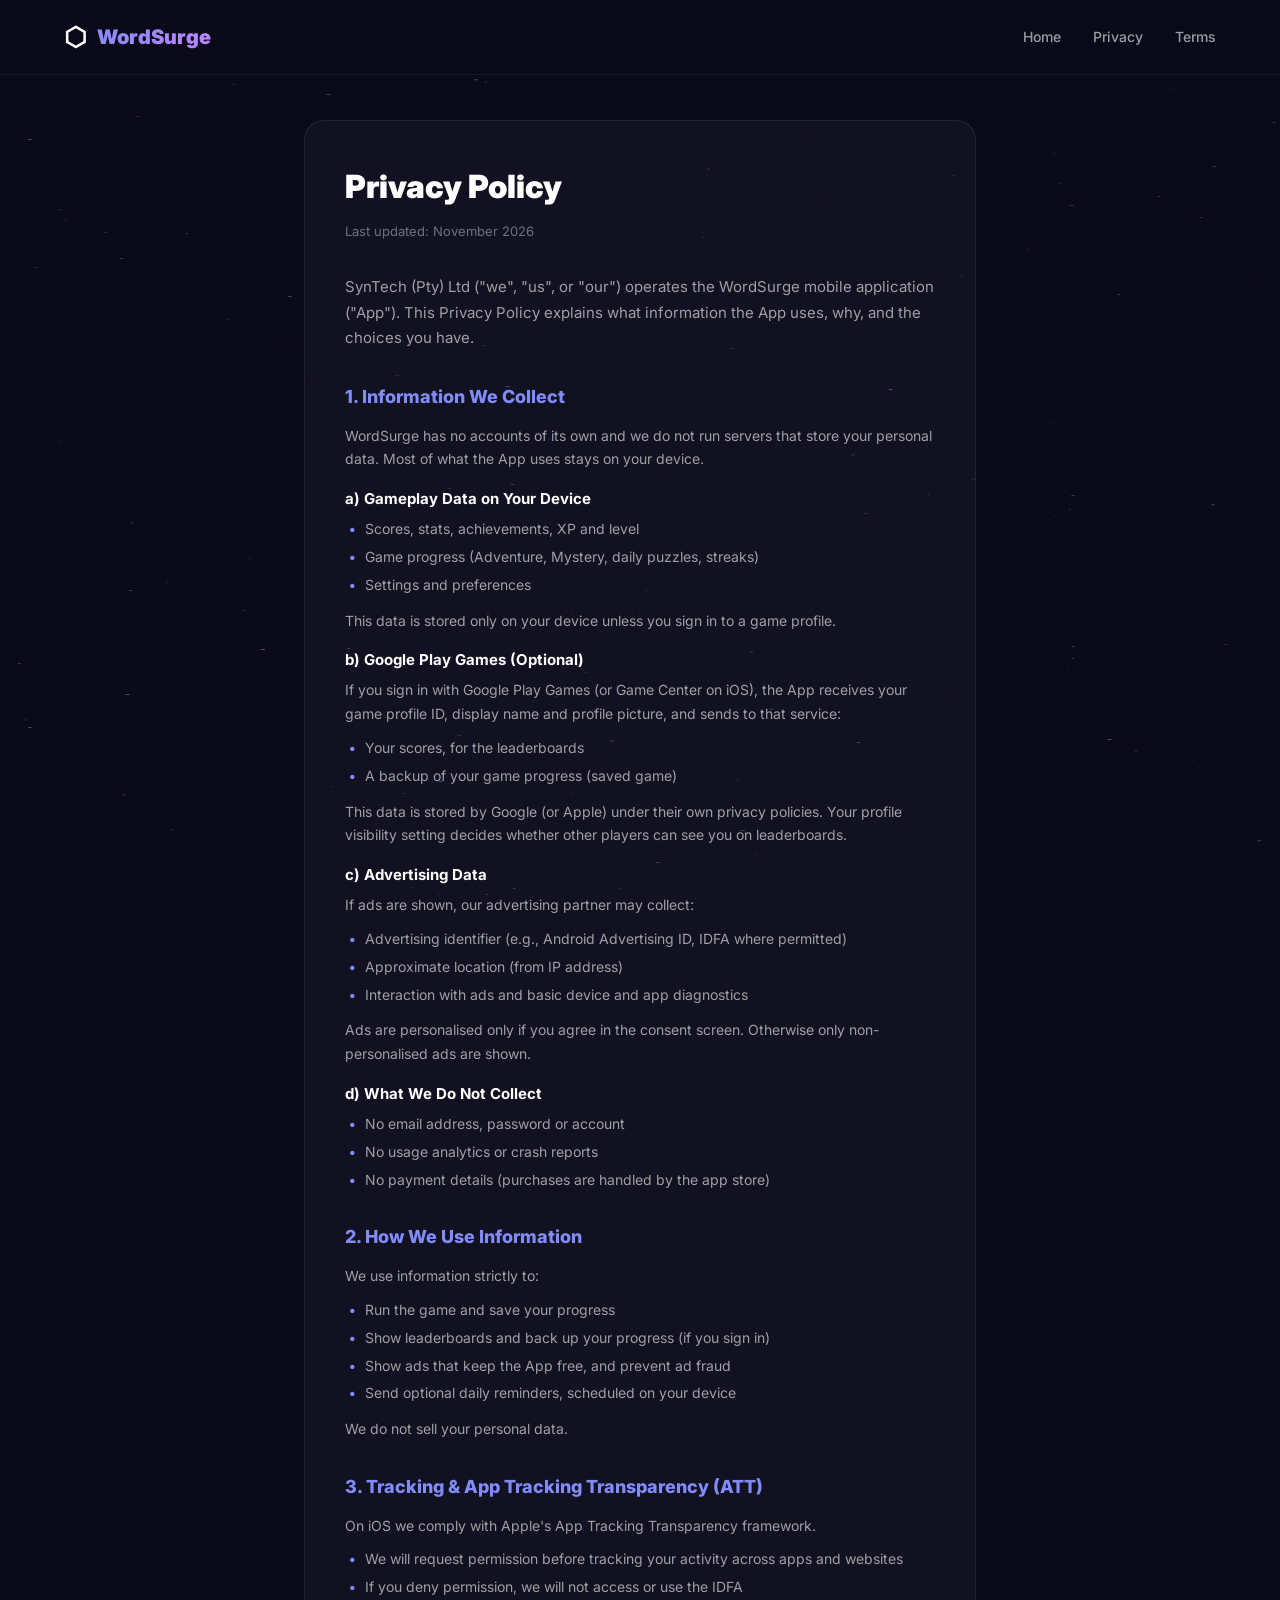
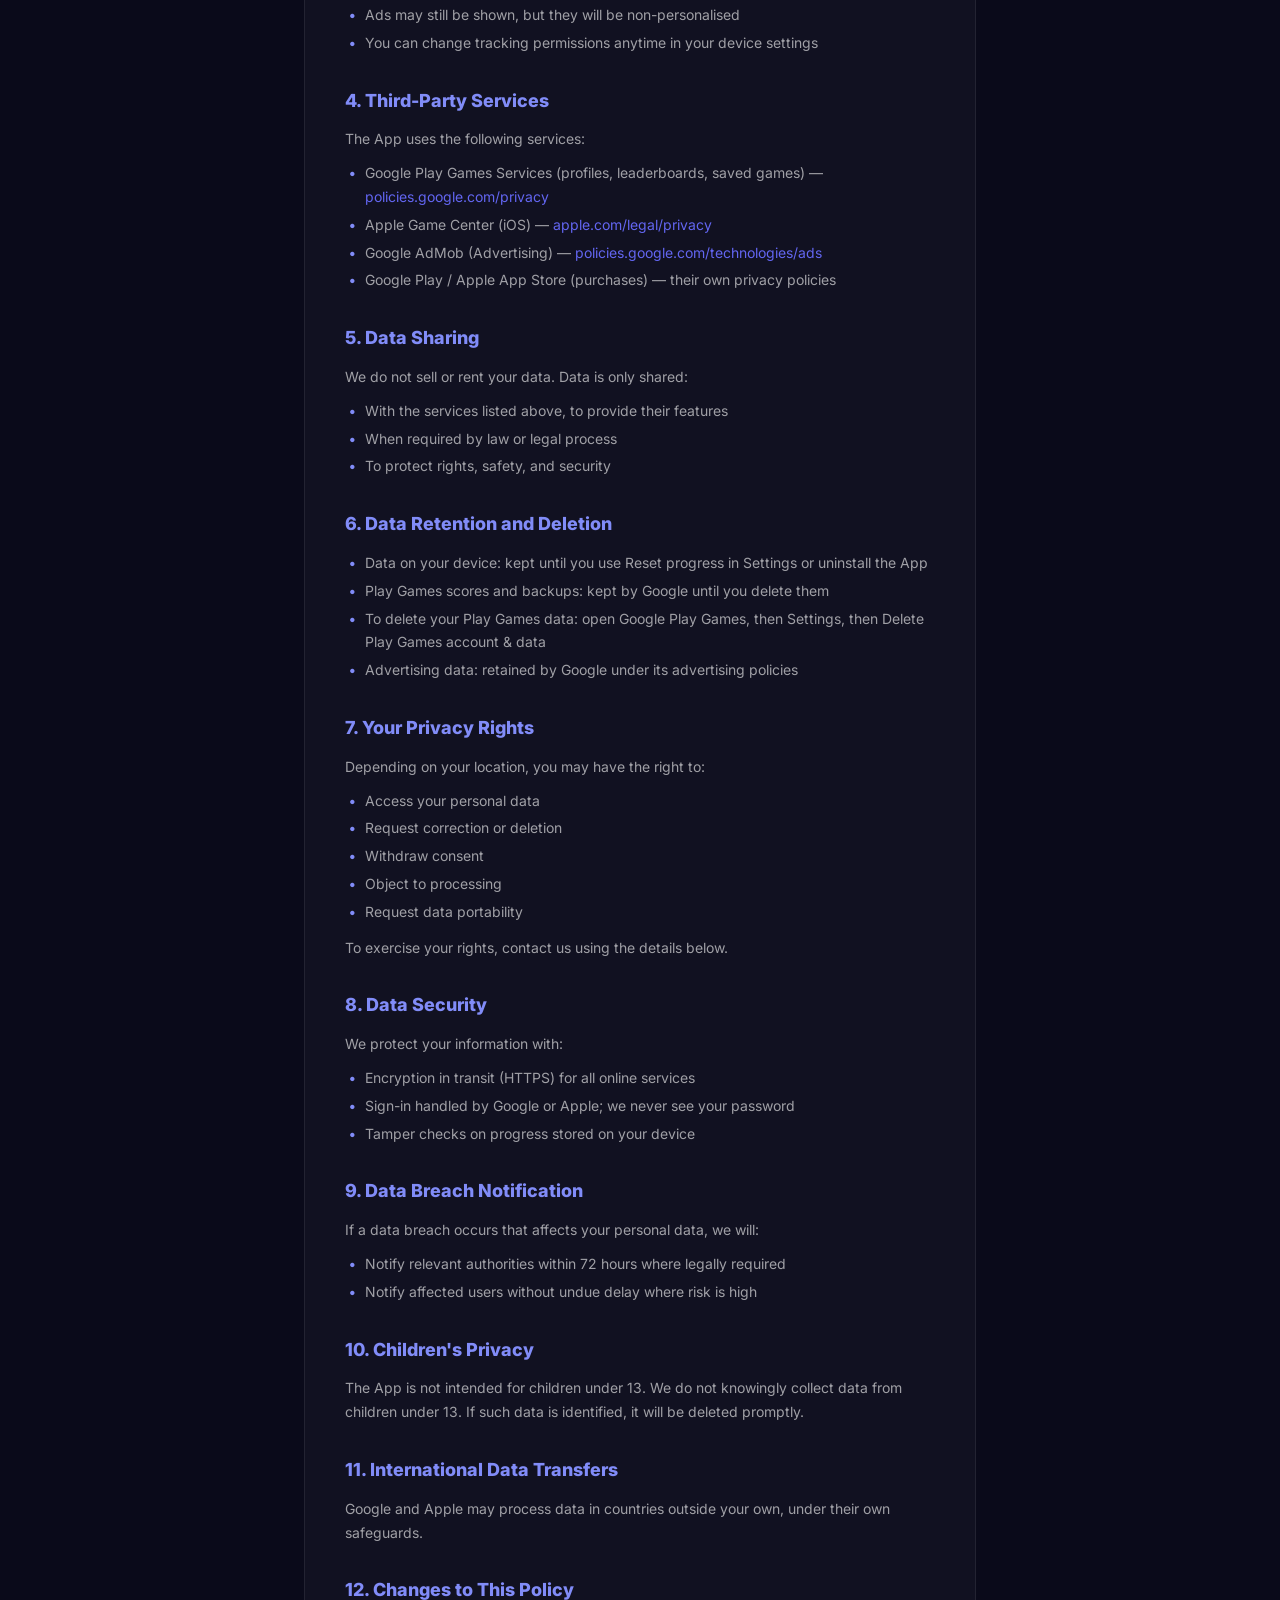
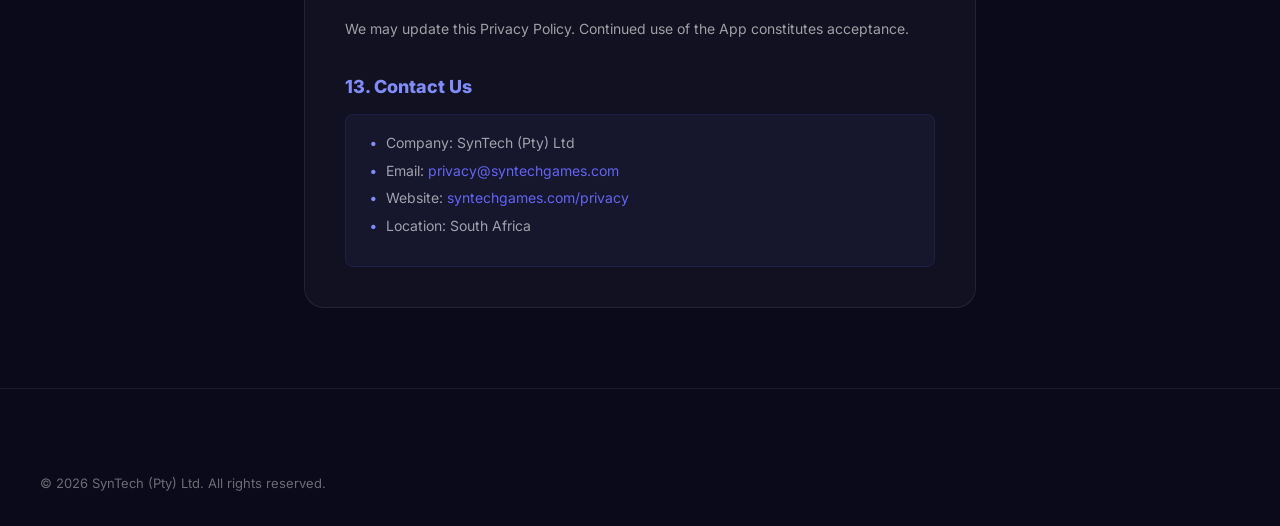
==== commit cb0efe9c: "Privacy policy and terms for WordSurge without accounts or AWS WordSurge no longer has its own accou" ====
--- a/privacy.html
+++ b/privacy.html
@@ -31,66 +31,59 @@
   <div class="legal-page">
     <div class="legal-card">
       <h1>Privacy Policy</h1>
-      <p class="last-updated">Last updated: April 2026</p>
+      <p class="last-updated">Last updated: November 2026</p>
       <p class="intro">
         SynTech (Pty) Ltd ("we", "us", or "our") operates the WordSurge mobile application ("App").
-        This Privacy Policy explains how we collect, use, disclose, and protect your information.
+        This Privacy Policy explains what information the App uses, why, and the choices you have.
       </p>
 
       <h2>1. Information We Collect</h2>
-      <p>We collect only the data necessary to provide and improve the App.</p>
+      <p>WordSurge has no accounts of its own and we do not run servers that store your personal data. Most of what the App uses stays on your device.</p>
 
-      <h3>a) Account Information</h3>
+      <h3>a) Gameplay Data on Your Device</h3>
       <ul>
-        <li>Username</li>
-        <li>Email address</li>
-        <li>Encrypted password (never stored in plain text)</li>
-        <li>Authentication tokens</li>
+        <li>Scores, stats, achievements, XP and level</li>
+        <li>Game progress (Adventure, Mystery, daily puzzles, streaks)</li>
+        <li>Settings and preferences</li>
       </ul>
+      <p>This data is stored only on your device unless you sign in to a game profile.</p>
 
-      <h3>b) Authentication via Third Parties</h3>
-      <p>If you sign in using Google Sign-In, we receive:</p>
+      <h3>b) Google Play Games (Optional)</h3>
+      <p>If you sign in with Google Play Games (or Game Center on iOS), the App receives your game profile ID, display name and profile picture, and sends to that service:</p>
       <ul>
-        <li>Name</li>
-        <li>Email address</li>
-        <li>Unique account identifier</li>
+        <li>Your scores, for the leaderboards</li>
+        <li>A backup of your game progress (saved game)</li>
       </ul>
+      <p>This data is stored by Google (or Apple) under their own privacy policies. Your profile visibility setting decides whether other players can see you on leaderboards.</p>
 
-      <h3>c) Gameplay Data</h3>
+      <h3>c) Advertising Data</h3>
+      <p>If ads are shown, our advertising partner may collect:</p>
       <ul>
-        <li>Scores, rankings, and leaderboard data</li>
-        <li>Game progress and session state</li>
-        <li>Game mode preferences and activity history</li>
+        <li>Advertising identifier (e.g., Android Advertising ID, IDFA where permitted)</li>
+        <li>Approximate location (from IP address)</li>
+        <li>Interaction with ads and basic device and app diagnostics</li>
       </ul>
+      <p>Ads are personalised only if you agree in the consent screen. Otherwise only non-personalised ads are shown.</p>
 
-      <h3>d) Analytics &amp; Diagnostics (Optional)</h3>
-      <p>Collected only with your consent:</p>
+      <h3>d) What We Do Not Collect</h3>
       <ul>
-        <li>App usage events (e.g., sessions, features used)</li>
-        <li>Crash reports and performance data</li>
-        <li>Device type, OS version</li>
-      </ul>
-
-      <h3>e) Advertising Data</h3>
-      <p>If ads are enabled, we may collect:</p>
-      <ul>
-        <li>Advertising identifiers (e.g., IDFA on iOS, where permitted)</li>
-        <li>Interaction with ads</li>
+        <li>No email address, password or account</li>
+        <li>No usage analytics or crash reports</li>
+        <li>No payment details (purchases are handled by the app store)</li>
       </ul>
 
       <h2>2. How We Use Information</h2>
-      <p>We use your data strictly to:</p>
+      <p>We use information strictly to:</p>
       <ul>
-        <li>Provide account authentication and secure login</li>
-        <li>Deliver gameplay features (progress, leaderboards)</li>
-        <li>Maintain and improve app performance</li>
-        <li>Detect fraud, abuse, or security incidents</li>
-        <li>Deliver advertising (if enabled)</li>
+        <li>Run the game and save your progress</li>
+        <li>Show leaderboards and back up your progress (if you sign in)</li>
+        <li>Show ads that keep the App free, and prevent ad fraud</li>
+        <li>Send optional daily reminders, scheduled on your device</li>
       </ul>
       <p>We do not sell your personal data.</p>
 
       <h2>3. Tracking &amp; App Tracking Transparency (ATT)</h2>
-      <p>We comply with Apple's App Tracking Transparency framework.</p>
+      <p>On iOS we comply with Apple's App Tracking Transparency framework.</p>
       <ul>
         <li>We will request permission before tracking your activity across apps and websites</li>
         <li>If you deny permission, we will not access or use the IDFA</li>
@@ -98,30 +91,29 @@
         <li>You can change tracking permissions anytime in your device settings</li>
       </ul>
 
-      <h2>4. Third-Party Service Providers</h2>
-      <p>We use the following providers:</p>
+      <h2>4. Third-Party Services</h2>
+      <p>The App uses the following services:</p>
       <ul>
-        <li>Google Firebase (Analytics &amp; Crashlytics) — <a href="https://policies.google.com/privacy" style="color: var(--indigo);">policies.google.com/privacy</a></li>
-        <li>Amazon Web Services (AWS Cognito) — <a href="https://aws.amazon.com/privacy" style="color: var(--indigo);">aws.amazon.com/privacy</a></li>
-        <li>Google Sign-In — <a href="https://policies.google.com/privacy" style="color: var(--indigo);">policies.google.com/privacy</a></li>
+        <li>Google Play Games Services (profiles, leaderboards, saved games) — <a href="https://policies.google.com/privacy" style="color: var(--indigo);">policies.google.com/privacy</a></li>
+        <li>Apple Game Center (iOS) — <a href="https://www.apple.com/legal/privacy/" style="color: var(--indigo);">apple.com/legal/privacy</a></li>
         <li>Google AdMob (Advertising) — <a href="https://policies.google.com/technologies/ads" style="color: var(--indigo);">policies.google.com/technologies/ads</a></li>
+        <li>Google Play / Apple App Store (purchases) — their own privacy policies</li>
       </ul>
-      <p>These providers process data on our behalf and are contractually obligated to protect it.</p>
 
       <h2>5. Data Sharing</h2>
-      <p>We do not sell or rent your data. We only share data:</p>
+      <p>We do not sell or rent your data. Data is only shared:</p>
       <ul>
-        <li>With service providers listed above</li>
+        <li>With the services listed above, to provide their features</li>
         <li>When required by law or legal process</li>
         <li>To protect rights, safety, and security</li>
       </ul>
 
-      <h2>6. Data Retention</h2>
+      <h2>6. Data Retention and Deletion</h2>
       <ul>
-        <li>Account data: retained while your account is active</li>
-        <li>Gameplay data: retained while your account exists</li>
-        <li>Analytics data: retained up to 24 months</li>
-        <li>Deleted accounts: permanently erased within 30 days</li>
+        <li>Data on your device: kept until you use Reset progress in Settings or uninstall the App</li>
+        <li>Play Games scores and backups: kept by Google until you delete them</li>
+        <li>To delete your Play Games data: open Google Play Games, then Settings, then Delete Play Games account &amp; data</li>
+        <li>Advertising data: retained by Google under its advertising policies</li>
       </ul>
 
       <h2>7. Your Privacy Rights</h2>
@@ -136,11 +128,11 @@
       <p>To exercise your rights, contact us using the details below.</p>
 
       <h2>8. Data Security</h2>
-      <p>We implement industry-standard safeguards including:</p>
+      <p>We protect your information with:</p>
       <ul>
-        <li>Encryption in transit (HTTPS)</li>
-        <li>Secure authentication systems</li>
-        <li>Access controls</li>
+        <li>Encryption in transit (HTTPS) for all online services</li>
+        <li>Sign-in handled by Google or Apple; we never see your password</li>
+        <li>Tamper checks on progress stored on your device</li>
       </ul>
 
       <h2>9. Data Breach Notification</h2>
@@ -157,10 +149,7 @@
       </p>
 
       <h2>11. International Data Transfers</h2>
-      <p>
-        Your data may be processed in countries outside your own. We ensure appropriate
-        safeguards are applied.
-      </p>
+      <p>Google and Apple may process data in countries outside your own, under their own safeguards.</p>
 
       <h2>12. Changes to This Policy</h2>
       <p>We may update this Privacy Policy. Continued use of the App constitutes acceptance.</p>
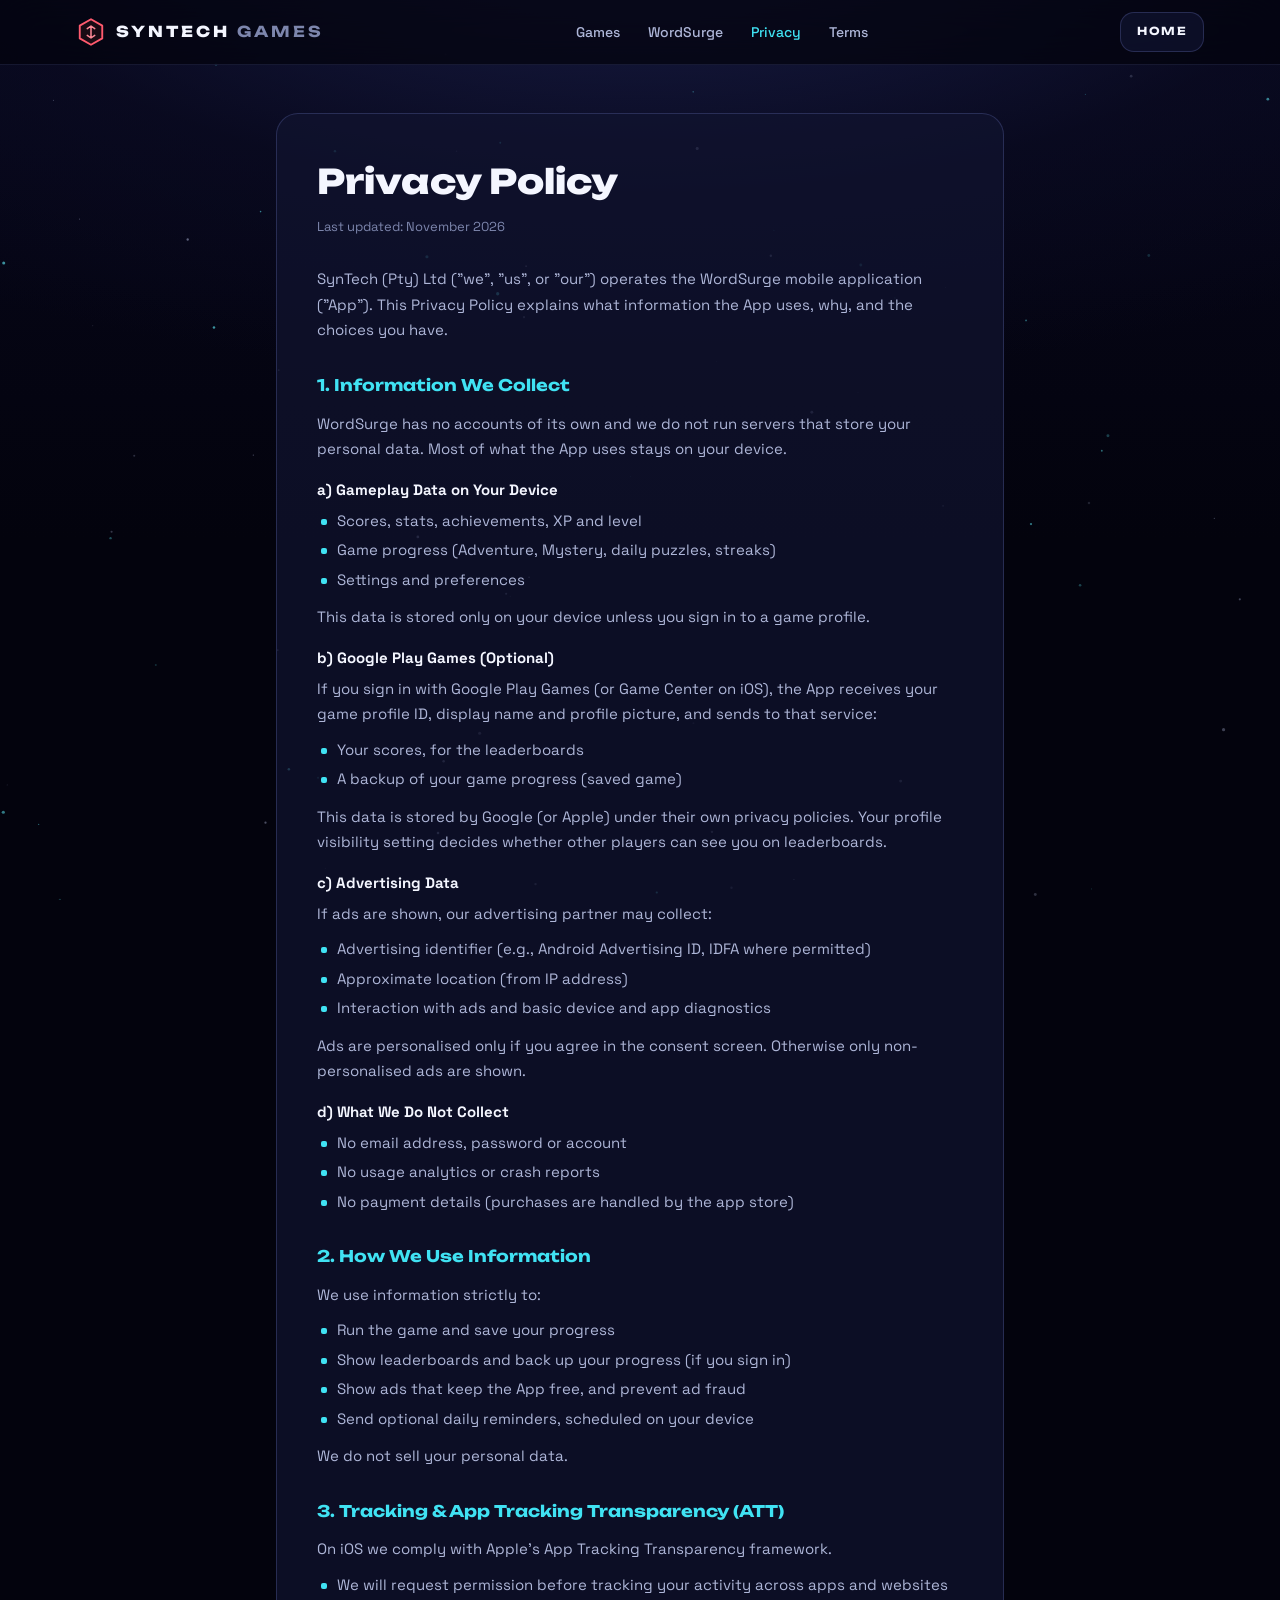
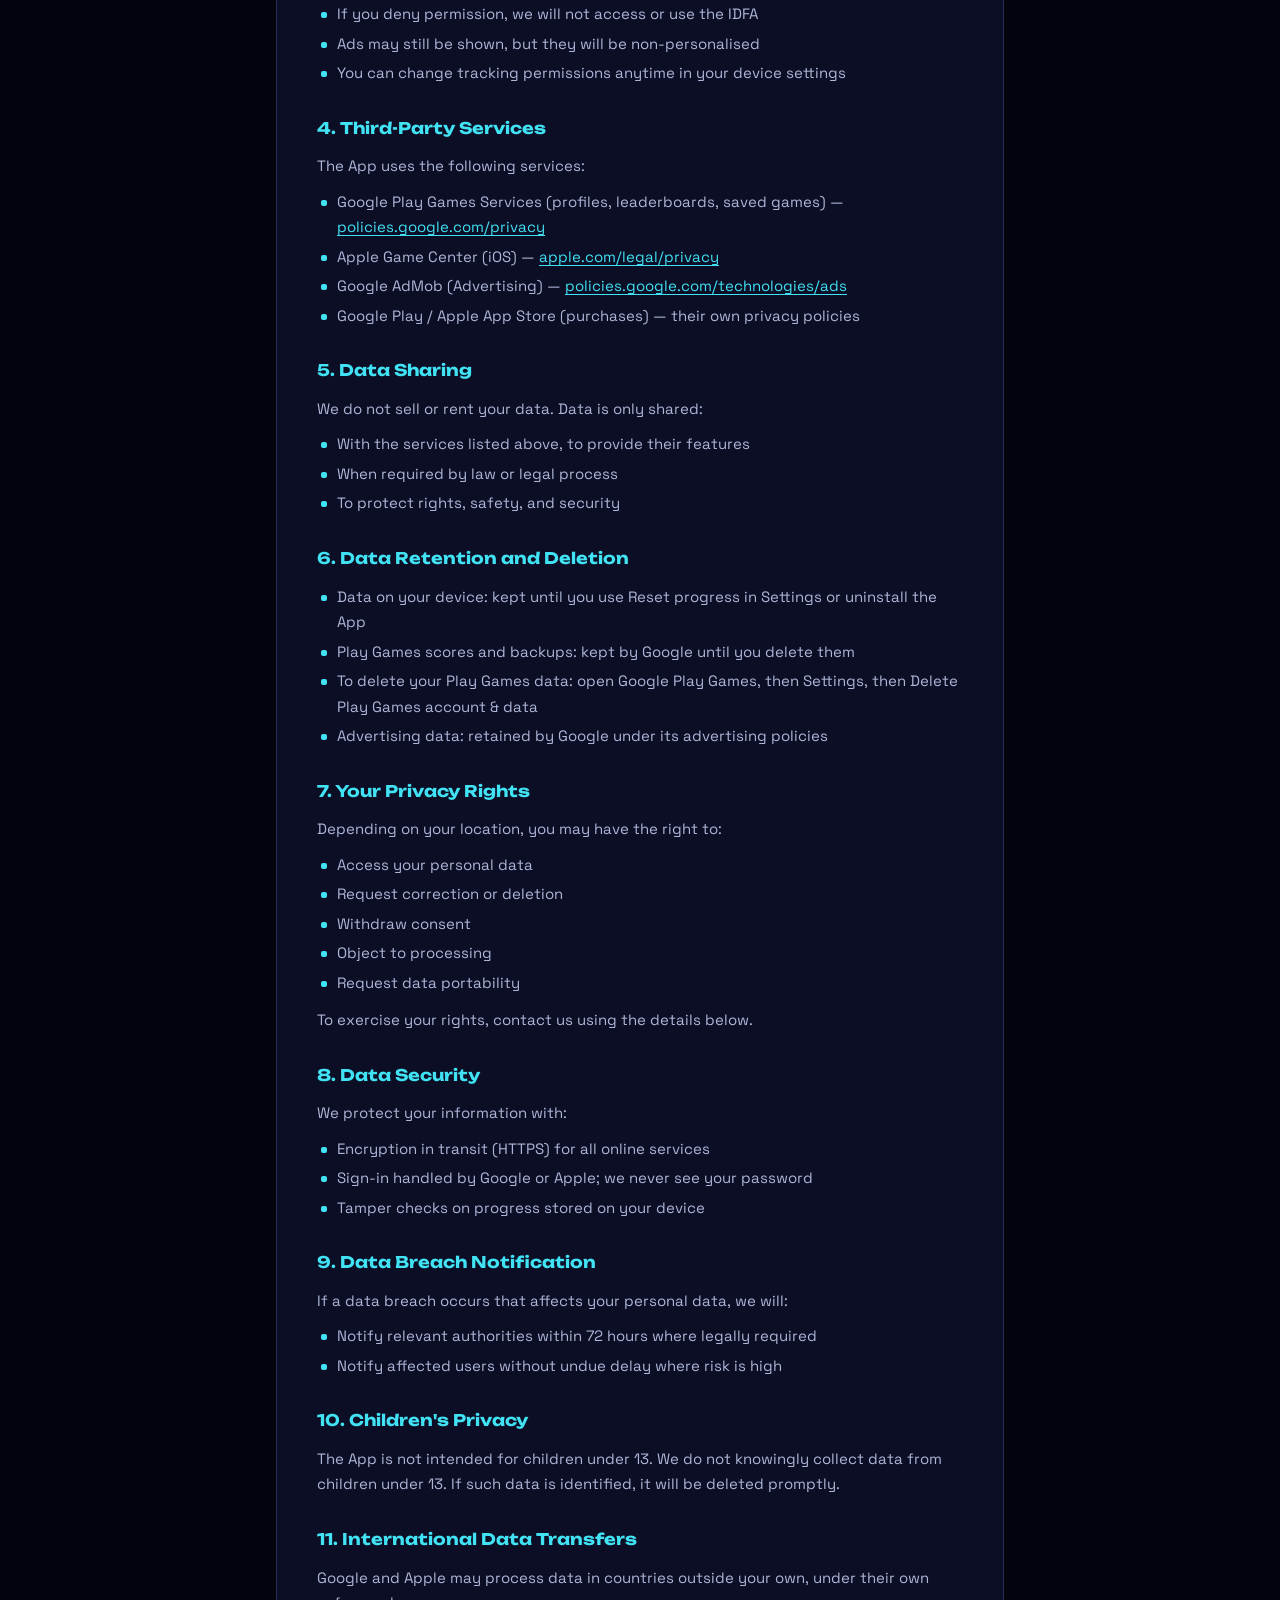
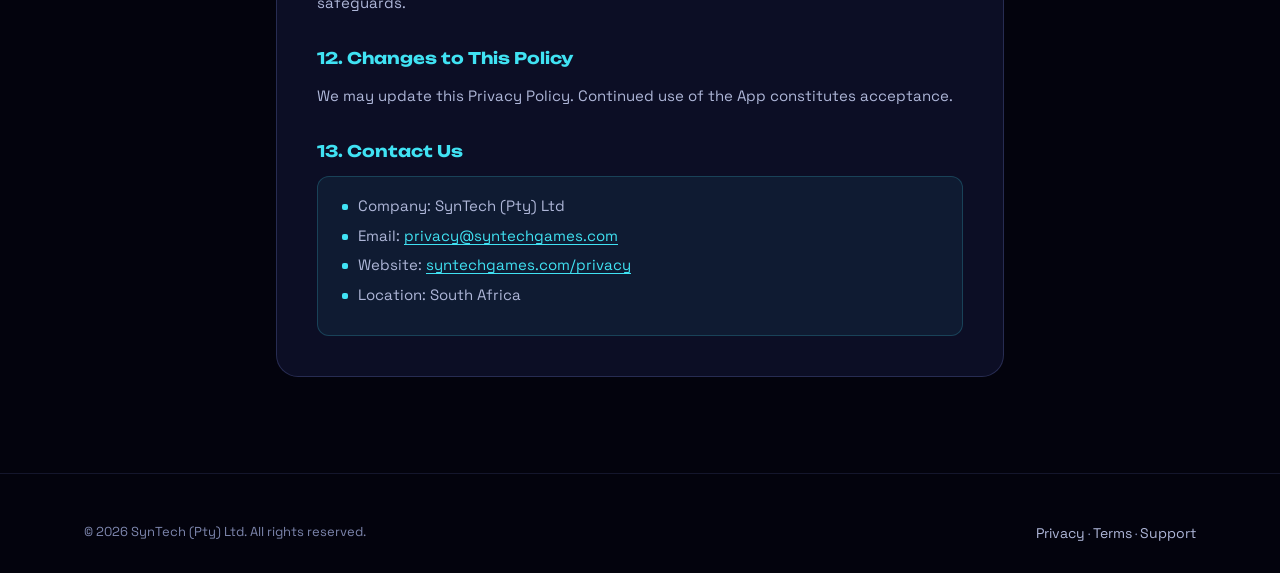
==== commit b3ee3c83: "SynTech Games site: studio home, WordSurge 2.0 page, Nightglass theme - Home is now the SynTech Game" ====
--- a/privacy.html
+++ b/privacy.html
@@ -1,34 +1,38 @@
 <!DOCTYPE html>
-<html lang="en">
+<html lang="en" class="no-js">
 <head>
   <meta charset="UTF-8">
   <meta name="viewport" content="width=device-width, initial-scale=1.0">
   <title>Privacy Policy — WordSurge by SynTech</title>
   <meta name="description" content="Privacy Policy for the WordSurge mobile application by SynTech (Pty) Ltd.">
-  <link rel="icon" type="image/svg+xml" href="favicon.svg">
+  <link rel="icon" type="image/png" href="/favicon.png">
+  <meta name="theme-color" content="#03030d">
   <link rel="preconnect" href="https://fonts.googleapis.com">
   <link rel="preconnect" href="https://fonts.gstatic.com" crossorigin>
-  <link href="https://fonts.googleapis.com/css2?family=Inter:wght@400;500;600;700;800;900&display=swap" rel="stylesheet">
-  <link rel="stylesheet" href="styles.css">
+  <link href="https://fonts.googleapis.com/css2?family=Space+Grotesk:wght@400;500;600;700&family=Unbounded:wght@700;800&display=swap" rel="stylesheet">
+  <link rel="stylesheet" href="/styles.css">
 </head>
 <body>
-  <canvas id="particles" aria-hidden="true"></canvas>
+  <a class="skip-link" href="#main">Skip to content</a>
+  <canvas id="stars" aria-hidden="true"></canvas>
 
-  <nav class="nav">
+  <nav class="nav" aria-label="Main">
     <div class="nav-inner">
-      <a href="/" class="nav-logo">
-        <span class="nav-logo-icon">⬡</span>
-        <span class="nav-logo-text">WordSurge</span>
+      <a href="/" class="brand" aria-label="SynTech Games home">
+        <svg class="brand-mark" viewBox="0 0 40 40" aria-hidden="true"><path d="M20 3 35 11.5v17L20 37 5 28.5v-17Z" fill="#1a0b14" stroke="#ff5a6e" stroke-width="2.5" stroke-linejoin="round"/><path d="M20 12v16M15 15.5l5-3.5 5 3.5M15 24.5l5 3.5 5-3.5" stroke="#ff8a98" stroke-width="2" fill="none" stroke-linecap="round" stroke-linejoin="round"/></svg>
+        <span class="brand-name">SynTech <span>Games</span></span>
       </a>
       <div class="nav-links">
-        <a href="/">Home</a>
-        <a href="/privacy.html">Privacy</a>
+        <a href="/#games">Games</a>
+        <a href="/wordsurge.html">WordSurge</a>
+        <a href="/privacy.html" aria-current="page">Privacy</a>
         <a href="/terms.html">Terms</a>
       </div>
+      <a href="/" class="btn btn-ghost btn-small">Home</a>
     </div>
   </nav>
 
-  <div class="legal-page">
+  <main id="main" class="legal-page">
     <div class="legal-card">
       <h1>Privacy Policy</h1>
       <p class="last-updated">Last updated: November 2026</p>
@@ -94,9 +98,9 @@
       <h2>4. Third-Party Services</h2>
       <p>The App uses the following services:</p>
       <ul>
-        <li>Google Play Games Services (profiles, leaderboards, saved games) — <a href="https://policies.google.com/privacy" style="color: var(--indigo);">policies.google.com/privacy</a></li>
-        <li>Apple Game Center (iOS) — <a href="https://www.apple.com/legal/privacy/" style="color: var(--indigo);">apple.com/legal/privacy</a></li>
-        <li>Google AdMob (Advertising) — <a href="https://policies.google.com/technologies/ads" style="color: var(--indigo);">policies.google.com/technologies/ads</a></li>
+        <li>Google Play Games Services (profiles, leaderboards, saved games) — <a href="https://policies.google.com/privacy" >policies.google.com/privacy</a></li>
+        <li>Apple Game Center (iOS) — <a href="https://www.apple.com/legal/privacy/" >apple.com/legal/privacy</a></li>
+        <li>Google AdMob (Advertising) — <a href="https://policies.google.com/technologies/ads" >policies.google.com/technologies/ads</a></li>
         <li>Google Play / Apple App Store (purchases) — their own privacy policies</li>
       </ul>
 
@@ -158,22 +162,20 @@
       <div class="contact-box">
         <ul>
           <li>Company: SynTech (Pty) Ltd</li>
-          <li>Email: <a href="mailto:privacy@syntechgames.com" style="color: var(--indigo);">privacy@syntechgames.com</a></li>
-          <li>Website: <a href="https://syntechgames.com/privacy.html" style="color: var(--indigo);">syntechgames.com/privacy</a></li>
+          <li>Email: <a href="mailto:privacy@syntechgames.com" >privacy@syntechgames.com</a></li>
+          <li>Website: <a href="https://syntechgames.com/privacy.html" >syntechgames.com/privacy</a></li>
           <li>Location: South Africa</li>
         </ul>
       </div>
     </div>
-  </div>
+  </main>
 
   <footer class="footer">
-    <div class="footer-inner">
-      <div class="footer-bottom" style="border-top: none;">
-        <p>&copy; 2026 SynTech (Pty) Ltd. All rights reserved.</p>
-      </div>
+    <div class="container">
+      <div class="footer-bottom" style="border-top:none;padding-top:0"><span>&copy; <span data-year>2026</span> SynTech (Pty) Ltd. All rights reserved.</span><span><a href="/privacy.html" style="display:inline">Privacy</a> · <a href="/terms.html" style="display:inline">Terms</a> · <a href="mailto:support@syntechgames.com" style="display:inline">Support</a></span></div>
     </div>
   </footer>
 
-  <script src="script.js"></script>
+  <script src="/script.js"></script>
 </body>
 </html>
--- a/styles.css
+++ b/styles.css
@@ -1,637 +1,357 @@
-/* ── Reset & Base ─────────────────────────────────────────────────────────── */
+/* SynTech Games — Nightglass theme, shared by every page.
+   Colours and type follow the WordSurge app (src/components/wordsurge/surgeTheme.ts). */
+
 *, *::before, *::after { margin: 0; padding: 0; box-sizing: border-box; }
 
 :root {
-  --bg: #0A0A1A;
-  --bg-card: rgba(255, 255, 255, 0.03);
-  --bg-card-hover: rgba(255, 255, 255, 0.06);
-  --text: #FFFFFF;
-  --text-muted: rgba(255, 255, 255, 0.6);
-  --text-dim: rgba(255, 255, 255, 0.4);
-  --indigo: #6366F1;
-  --indigo-light: #818CF8;
-  --indigo-glow: rgba(99, 102, 241, 0.4);
-  --purple: #8B5CF6;
-  --green: #10B981;
-  --amber: #F59E0B;
-  --red: #EF4444;
-  --border: rgba(255, 255, 255, 0.08);
-  --border-hover: rgba(255, 255, 255, 0.15);
-  --radius: 20px;
-  --radius-sm: 12px;
-  --radius-xs: 8px;
+  --bg-top: #07071c;
+  --bg: #03030d;
+  --stage: #111430;
+  --panel: rgba(17, 20, 48, 0.72);
+  --panel-solid: #0d1028;
+  --rim: rgba(84, 93, 156, 0.38);
+  --rim-hi: rgba(125, 226, 250, 0.45);
+  --text: #f4f6ff;
+  --text-2: #aeb6d8;
+  --text-3: #7d86ad;
+  --accent: #40e2f3;
+  --accent-hi: #87f2fe;
+  --accent-glow: rgba(64, 226, 243, 0.35);
+  --gold: #fec84b;
+  --studio: #ff5a6e;
+  --adventure: #a78bfa;
+  --mystery: #fbbf24;
+  --compete: #fb7185;
+  --adaptive: #60a5fa;
+  --classic: #34d399;
+  --reveal: #f7cb58;
+  --freeze: #7de2fa;
+  --purge: #ff6d80;
+  --hold: #61da92;
+  --slow: #bd96fe;
+  --radius: 22px;
+  --radius-sm: 14px;
+  --font-display: 'Unbounded', 'Arial Black', sans-serif;
+  --font-body: 'Space Grotesk', -apple-system, BlinkMacSystemFont, 'Segoe UI', sans-serif;
 }
 
 html { scroll-behavior: smooth; }
+@media (prefers-reduced-motion: reduce) {
+  html { scroll-behavior: auto; }
+  *, *::before, *::after { animation: none !important; transition: none !important; }
+}
 
 body {
-  font-family: 'Inter', -apple-system, BlinkMacSystemFont, sans-serif;
-  background: var(--bg);
+  font-family: var(--font-body);
   color: var(--text);
   line-height: 1.6;
+  background:
+    radial-gradient(120% 70% at 50% -10%, #1a1f4a 0%, rgba(11, 12, 36, 0.6) 45%, transparent 75%),
+    linear-gradient(180deg, var(--bg-top) 0%, var(--bg) 60%);
+  background-color: var(--bg);
+  background-attachment: fixed;
   overflow-x: hidden;
+  min-height: 100vh;
 }
 
 a { color: inherit; text-decoration: none; }
-.container { max-width: 1200px; margin: 0 auto; padding: 0 24px; }
-
-/* ── Particles Background ────────────────────────────────────────────────── */
-#particles {
-  position: fixed;
-  top: 0; left: 0;
-  width: 100%; height: 100%;
-  z-index: 0;
-  pointer-events: none;
-}
-
-/* ── Navigation ──────────────────────────────────────────────────────────── */
+img, video { display: block; max-width: 100%; }
+.container { max-width: 1160px; margin: 0 auto; padding: 0 16px; }
+@media (min-width: 640px) { .container { padding: 0 24px; } }
+
+.skip-link {
+  position: absolute; left: -999px; top: 8px; z-index: 200;
+  background: var(--accent); color: #02121a; padding: 8px 14px; border-radius: 10px; font-weight: 700;
+}
+.skip-link:focus { left: 16px; }
+:focus-visible { outline: 2px solid var(--accent); outline-offset: 3px; border-radius: 6px; }
+
+/* ── Background starfield ─────────────────────────────────────────────── */
+#stars { position: fixed; inset: 0; width: 100%; height: 100%; z-index: 0; pointer-events: none; }
+main, footer, .nav { position: relative; z-index: 1; }
+
+/* ── Navigation ───────────────────────────────────────────────────────── */
 .nav {
-  position: fixed;
-  top: 0; left: 0; right: 0;
-  z-index: 100;
-  backdrop-filter: blur(20px);
-  -webkit-backdrop-filter: blur(20px);
-  background: rgba(10, 10, 26, 0.8);
-  border-bottom: 1px solid var(--border);
-}
-
+  position: sticky; top: 0; z-index: 100;
+  backdrop-filter: blur(18px); -webkit-backdrop-filter: blur(18px);
+  background: rgba(3, 3, 13, 0.72);
+  border-bottom: 1px solid rgba(84, 93, 156, 0.22);
+  transition: background 0.2s;
+}
+.nav.scrolled { background: rgba(3, 3, 13, 0.92); }
 .nav-inner {
-  max-width: 1200px;
-  margin: 0 auto;
-  padding: 16px 24px;
-  display: flex;
-  align-items: center;
-  justify-content: space-between;
-}
-
-.nav-logo {
-  display: flex;
-  align-items: center;
-  gap: 10px;
-  font-weight: 900;
-  font-size: 20px;
-}
-
-.nav-logo-icon { font-size: 26px; filter: hue-rotate(0deg); }
-.nav-logo-text { background: linear-gradient(135deg, #818CF8, #C084FC); -webkit-background-clip: text; -webkit-text-fill-color: transparent; background-clip: text; }
-
-.nav-links { display: flex; gap: 32px; }
-.nav-links a { font-size: 14px; font-weight: 500; color: var(--text-muted); transition: color 0.2s; }
-.nav-links a:hover { color: var(--text); }
-
-.nav-cta {
-  font-size: 13px;
-  font-weight: 700;
-  padding: 10px 20px;
-  border-radius: 10px;
-  background: var(--indigo);
-  color: white;
-  transition: all 0.2s;
-}
-.nav-cta:hover { background: var(--purple); transform: translateY(-1px); }
-
-/* ── Hero ────────────────────────────────────────────────────────────────── */
-.hero {
-  position: relative;
-  z-index: 1;
-  min-height: 100vh;
-  display: flex;
-  align-items: center;
-  justify-content: space-between;
-  padding: 140px 24px 100px;
-  max-width: 1200px;
-  margin: 0 auto;
-  gap: 80px;
-}
-
-.hero-glow {
-  position: absolute;
-  top: 20%;
-  left: 30%;
-  width: 600px;
-  height: 600px;
-  background: radial-gradient(circle, rgba(99, 102, 241, 0.15) 0%, transparent 70%);
-  border-radius: 50%;
-  pointer-events: none;
-  animation: glowPulse 4s ease-in-out infinite;
-}
-
-@keyframes glowPulse {
-  0%, 100% { opacity: 0.6; transform: scale(1); }
-  50% { opacity: 1; transform: scale(1.1); }
-}
-
-.hero-content { flex: 1; max-width: 580px; }
-
-.hero-badge {
-  display: inline-flex;
-  align-items: center;
-  gap: 8px;
-  background: rgba(99, 102, 241, 0.1);
-  border: 1px solid rgba(99, 102, 241, 0.3);
-  color: var(--indigo-light);
-  font-size: 12px;
-  font-weight: 700;
-  letter-spacing: 1.5px;
-  padding: 8px 16px;
-  border-radius: 20px;
-  margin-bottom: 28px;
-  animation: fadeInUp 0.6s ease-out;
-}
-
-.badge-dot {
-  width: 8px; height: 8px;
-  background: var(--green);
-  border-radius: 50%;
-  animation: pulse 2s infinite;
-}
-
-@keyframes pulse {
-  0%, 100% { opacity: 1; }
-  50% { opacity: 0.4; }
-}
-
-.hero-title {
-  margin-bottom: 24px;
-  animation: fadeInUp 0.6s ease-out 0.1s backwards;
-}
-
-.hero-title-line {
-  display: block;
-  font-size: clamp(40px, 6vw, 64px);
-  font-weight: 900;
-  line-height: 1.1;
-  letter-spacing: -1.5px;
-}
-
-.hero-title-line.accent {
-  background: linear-gradient(135deg, #818CF8, #C084FC, #F472B6);
-  -webkit-background-clip: text;
-  -webkit-text-fill-color: transparent;
-  background-clip: text;
-}
-
-.hero-subtitle {
-  font-size: 18px;
-  color: var(--text-muted);
-  margin-bottom: 36px;
-  line-height: 1.7;
-  max-width: 480px;
-  animation: fadeInUp 0.6s ease-out 0.2s backwards;
-}
-
-.hero-actions {
-  display: flex;
-  gap: 14px;
-  flex-wrap: wrap;
-  animation: fadeInUp 0.6s ease-out 0.3s backwards;
-}
-
-/* ── Buttons ─────────────────────────────────────────────────────────────── */
+  max-width: 1160px; margin: 0 auto; padding: 12px 16px;
+  display: flex; align-items: center; justify-content: space-between; gap: 16px;
+}
+.brand { display: flex; align-items: center; gap: 10px; }
+.brand-mark { width: 30px; height: 30px; flex: none; }
+.brand-name {
+  font-family: var(--font-display); font-weight: 800; font-size: 15px; letter-spacing: 3px;
+  text-transform: uppercase;
+}
+.brand-name span { color: var(--text-3); font-weight: 700; }
+.nav-links { display: none; gap: 28px; }
+.nav-links a { font-size: 14px; font-weight: 500; color: var(--text-2); transition: color 0.2s; }
+.nav-links a:hover, .nav-links a[aria-current="page"] { color: var(--accent); }
+@media (min-width: 860px) { .nav-links { display: flex; } }
+
+/* ── Buttons ──────────────────────────────────────────────────────────── */
 .btn {
-  display: inline-flex;
-  align-items: center;
-  gap: 10px;
-  padding: 14px 28px;
-  border-radius: var(--radius-sm);
-  font-size: 15px;
-  font-weight: 700;
-  transition: all 0.25s;
-  cursor: pointer;
-  border: none;
-  position: relative;
-}
-
+  display: inline-flex; align-items: center; justify-content: center; gap: 10px;
+  min-height: 48px; padding: 12px 22px; border-radius: var(--radius-sm);
+  font-family: var(--font-display); font-weight: 700; font-size: 13px; letter-spacing: 1.4px;
+  text-transform: uppercase; cursor: pointer; border: 1px solid transparent;
+  transition: transform 0.2s, box-shadow 0.2s, background 0.2s, border-color 0.2s;
+}
+.btn svg { flex: none; }
 .btn-primary {
-  background: linear-gradient(135deg, var(--indigo), var(--purple));
-  color: white;
-}
-
-.btn-glow { box-shadow: 0 4px 20px var(--indigo-glow), 0 0 60px rgba(99, 102, 241, 0.1); }
-.btn-primary:hover { transform: translateY(-2px); box-shadow: 0 8px 30px var(--indigo-glow); }
-
-.btn-secondary {
-  background: var(--bg-card);
-  color: var(--text);
-  border: 1px solid var(--border);
-}
-.btn-secondary:hover { background: var(--bg-card-hover); border-color: var(--border-hover); transform: translateY(-2px); }
-
-.btn-large { padding: 18px 36px; font-size: 16px; border-radius: var(--radius); }
-
-/* ── Hero Stats ──────────────────────────────────────────────────────────── */
-.hero-stats {
-  display: flex;
-  align-items: center;
-  gap: 24px;
-  margin-top: 48px;
-  padding-top: 32px;
-  border-top: 1px solid var(--border);
-  animation: fadeInUp 0.6s ease-out 0.4s backwards;
-}
-
-.stat { text-align: center; }
-.stat-number { display: block; font-size: 28px; font-weight: 900; color: var(--text); }
-.stat-label { font-size: 12px; color: var(--text-dim); font-weight: 600; letter-spacing: 0.5px; }
-.stat-divider { width: 1px; height: 40px; background: var(--border); }
-
-/* ── Phone Mockup ────────────────────────────────────────────────────────── */
-.hero-visual {
-  flex-shrink: 0;
-  position: relative;
-  animation: fadeInUp 0.8s ease-out 0.3s backwards;
-}
-
-.phone-mockup {
-  width: 300px;
-  height: 620px;
-  background: linear-gradient(145deg, #1a1a2e, #16162a);
-  border-radius: 44px;
-  padding: 14px;
-  position: relative;
-  border: 1px solid rgba(255, 255, 255, 0.1);
-  box-shadow: 0 40px 80px rgba(0, 0, 0, 0.5), 0 0 0 1px rgba(255, 255, 255, 0.05);
-  animation: phoneFloat 6s ease-in-out infinite;
-}
-
-@keyframes phoneFloat {
-  0%, 100% { transform: translateY(0); }
-  50% { transform: translateY(-12px); }
-}
-
-.phone-notch {
-  position: absolute;
-  top: 14px;
-  left: 50%;
-  transform: translateX(-50%);
-  width: 120px;
-  height: 28px;
-  background: #0A0A1A;
-  border-radius: 0 0 16px 16px;
-  z-index: 2;
-}
-
-.phone-screen {
-  width: 100%;
-  height: 100%;
-  background: linear-gradient(180deg, #1E1B4B, #312E81);
-  border-radius: 32px;
+  color: #02121a;
+  background: linear-gradient(180deg, #87f2fe 0%, #40e2f3 55%, #1fb7cc 100%);
+  box-shadow: 0 0 0 1px rgba(135, 242, 254, 0.5) inset, 0 10px 30px var(--accent-glow);
+}
+.btn-primary:hover { transform: translateY(-2px); box-shadow: 0 0 0 1px rgba(135, 242, 254, 0.7) inset, 0 14px 40px rgba(64, 226, 243, 0.5); }
+.btn-ghost { color: var(--text); background: var(--panel); border-color: var(--rim); }
+.btn-ghost:hover { border-color: var(--rim-hi); transform: translateY(-2px); }
+.btn-small { min-height: 40px; padding: 8px 16px; font-size: 11px; }
+.btn-store { text-transform: none; letter-spacing: 0; font-family: var(--font-body); font-size: 15px; }
+.btn-store small { display: block; font-size: 11px; font-weight: 500; opacity: 0.75; line-height: 1.1; }
+.btn-store b { display: block; font-size: 17px; line-height: 1.15; }
+.btn-store .store-text { text-align: left; }
+
+/* ── Letter tiles (from the app icon and HUD) ─────────────────────────── */
+.tiles { display: flex; gap: 8px; flex-wrap: wrap; }
+.tile {
+  --c: var(--accent);
+  width: var(--s, 54px); height: var(--s, 54px);
+  display: grid; place-items: center;
+  border-radius: calc(var(--s, 54px) * 0.2);
+  font-family: var(--font-display); font-weight: 800; font-size: calc(var(--s, 54px) * 0.5);
+  color: #5eebf7;
+  background: linear-gradient(180deg, rgba(255, 255, 255, 0.07), rgba(255, 255, 255, 0) 40%), #0e3550;
+  border: 2px solid var(--c);
+  box-shadow: 0 0 18px rgba(64, 226, 243, 0.35);
+}
+.tile.dim { color: rgba(174, 182, 216, 0.4); background: var(--stage); border-color: #3e4a8c; box-shadow: none; }
+.tile.drop { animation: tileDrop 0.7s cubic-bezier(.2, .9, .3, 1.2) backwards; animation-delay: calc(var(--i, 0) * 70ms + 150ms); }
+@keyframes tileDrop { from { transform: translateY(-60px); opacity: 0; } to { transform: none; opacity: 1; } }
+
+/* ── Sections ─────────────────────────────────────────────────────────── */
+section { padding: 72px 0; }
+@media (min-width: 860px) { section { padding: 104px 0; } }
+.eyebrow {
+  display: inline-block; font-family: var(--font-display); font-weight: 700; font-size: 11px;
+  letter-spacing: 3px; text-transform: uppercase; color: var(--accent); margin-bottom: 14px;
+}
+.h1, .h2, .h3 { font-family: var(--font-display); font-weight: 800; line-height: 1.08; }
+.h1 { font-size: clamp(34px, 7vw, 68px); letter-spacing: -0.5px; }
+.h2 { font-size: clamp(26px, 4.4vw, 44px); }
+.h3 { font-size: 18px; line-height: 1.25; }
+.glow-text { color: var(--accent); text-shadow: 0 0 28px var(--accent-glow); }
+.lead { font-size: clamp(16px, 2.2vw, 19px); color: var(--text-2); max-width: 620px; }
+.section-head { max-width: 720px; margin-bottom: 44px; }
+.section-head.center { margin-left: auto; margin-right: auto; text-align: center; }
+.section-head.center .lead { margin: 14px auto 0; }
+.section-head .lead { margin-top: 14px; }
+.muted { color: var(--text-2); }
+.small { font-size: 13px; color: var(--text-3); }
+
+.panel {
+  background: var(--panel); border: 1px solid var(--rim); border-radius: var(--radius);
+  box-shadow: 0 1px 0 rgba(255, 255, 255, 0.05) inset, 0 20px 50px rgba(0, 0, 3, 0.35);
+}
+
+.grid { display: grid; gap: 16px; }
+/* Grid and split children may shrink below their images' natural width (phones). */
+.grid > *, .hero-grid > *, .split > *, .game-card > * { min-width: 0; }
+@media (min-width: 640px) { .grid-2 { grid-template-columns: repeat(2, 1fr); } .grid-3 { grid-template-columns: repeat(2, 1fr); } }
+@media (min-width: 980px) { .grid-3 { grid-template-columns: repeat(3, 1fr); } }
+
+/* ── Hero ─────────────────────────────────────────────────────────────── */
+.hero { padding-top: 56px; }
+@media (min-width: 860px) { .hero { padding-top: 88px; } }
+.hero-grid { display: grid; gap: 44px; align-items: center; }
+@media (min-width: 980px) { .hero-grid { grid-template-columns: 1.1fr 0.9fr; } }
+.hero .lead { margin: 20px 0 30px; }
+.hero-actions { display: flex; gap: 12px; flex-wrap: wrap; align-items: center; }
+.hero-note { margin-top: 16px; font-size: 13px; color: var(--text-3); }
+
+.studio-mark { display: flex; align-items: center; gap: 14px; margin-bottom: 22px; }
+.studio-mark svg { width: 44px; height: 44px; }
+
+/* Hero art: the WordSurge stage */
+.stage-art {
+  position: relative; padding: 28px; border-radius: 30px;
+  background: radial-gradient(90% 90% at 50% 30%, #1a1f4a 0%, #0b0c24 55%, #03030d 100%);
+  border: 1px solid var(--rim);
+  box-shadow: 0 0 80px rgba(64, 226, 243, 0.12), 0 30px 80px rgba(0, 0, 3, 0.6);
   overflow: hidden;
-  padding: 40px 12px 16px;
-}
-
-.phone-shadow {
-  position: absolute;
-  bottom: -20px;
-  left: 10%;
-  width: 80%;
-  height: 40px;
-  background: radial-gradient(ellipse, rgba(99, 102, 241, 0.2) 0%, transparent 70%);
-  filter: blur(10px);
-}
-
-.mock-header {
-  display: flex;
-  justify-content: space-between;
-  padding: 8px 8px 14px;
-}
-
-.mock-timer, .mock-streak {
-  font-size: 12px;
-  font-weight: 700;
-  color: rgba(255, 255, 255, 0.8);
-  font-family: 'JetBrains Mono', monospace;
-}
-
-.mock-cells {
-  display: grid;
-  grid-template-columns: repeat(7, 1fr);
-  gap: 3px;
-  margin-bottom: 14px;
-}
-
-.mock-cell {
-  aspect-ratio: 1;
-  display: flex;
-  align-items: center;
-  justify-content: center;
-  background: rgba(255, 255, 255, 0.08);
-  border-radius: 6px;
-  font-family: 'JetBrains Mono', monospace;
-  font-size: 12px;
-  font-weight: 700;
-  color: rgba(255, 255, 255, 0.4);
-}
-
-.mock-cell.highlight {
-  color: white;
-  background: linear-gradient(135deg, rgba(134, 239, 172, 0.4), rgba(16, 185, 129, 0.3));
-  box-shadow: 0 0 8px rgba(16, 185, 129, 0.3);
-}
-
-.mock-words { display: flex; flex-wrap: wrap; gap: 6px; padding: 10px 4px; }
-
-.mock-word {
-  font-size: 11px;
-  font-weight: 700;
-  padding: 5px 10px;
-  background: rgba(255, 255, 255, 0.06);
-  border-radius: 8px;
-  color: rgba(255, 255, 255, 0.5);
-  border: 1px solid rgba(255, 255, 255, 0.08);
-}
-
-.mock-word.found { text-decoration: line-through; color: var(--green); background: rgba(16, 185, 129, 0.1); border-color: rgba(16, 185, 129, 0.2); }
-.mock-word.active { color: white; background: rgba(99, 102, 241, 0.15); border-color: rgba(99, 102, 241, 0.3); }
-
-/* ── Social Proof ────────────────────────────────────────────────────────── */
-.social-proof {
-  position: relative;
-  z-index: 1;
-  padding: 40px 24px;
-  border-top: 1px solid var(--border);
-  border-bottom: 1px solid var(--border);
-  background: rgba(255, 255, 255, 0.02);
-}
-
-.proof-items { display: flex; justify-content: center; gap: 48px; flex-wrap: wrap; }
-.proof-item { font-size: 14px; font-weight: 600; color: var(--text-muted); display: flex; align-items: center; gap: 8px; }
-.proof-item span { color: var(--text-dim); }
-
-/* ── Section Headers ─────────────────────────────────────────────────────── */
-.section-header { text-align: center; margin-bottom: 64px; }
-.section-badge {
-  display: inline-block;
-  font-size: 11px;
-  font-weight: 800;
-  letter-spacing: 2px;
-  color: var(--indigo-light);
-  background: rgba(99, 102, 241, 0.1);
-  border: 1px solid rgba(99, 102, 241, 0.2);
-  padding: 6px 14px;
-  border-radius: 20px;
-  margin-bottom: 20px;
-}
-
-.section-title {
-  font-size: clamp(32px, 4vw, 48px);
-  font-weight: 900;
-  letter-spacing: -0.5px;
-  margin-bottom: 16px;
-}
-
-.section-subtitle { font-size: 18px; color: var(--text-muted); max-width: 500px; margin: 0 auto; }
-
-/* ── Game Modes ──────────────────────────────────────────────────────────── */
-.modes {
-  position: relative;
-  z-index: 1;
-  padding: 120px 24px;
-}
-
-.modes-grid {
-  display: grid;
-  grid-template-columns: repeat(auto-fit, minmax(300px, 1fr));
-  gap: 20px;
-  max-width: 1200px;
-  margin: 0 auto;
-}
-
-.mode-card {
-  border-radius: var(--radius);
-  padding: 36px 28px;
-  border: 1px solid var(--border);
-  background: var(--bg-card);
-  transition: all 0.3s;
-  position: relative;
-  overflow: hidden;
-}
-
-.mode-card::before {
-  content: '';
-  position: absolute;
-  top: 0; left: 0; right: 0;
-  height: 3px;
-  border-radius: var(--radius) var(--radius) 0 0;
-}
-
-.mode-adventure::before { background: linear-gradient(90deg, #C4B5FD, #8B5CF6); }
-.mode-mystery::before { background: linear-gradient(90deg, #FDE68A, #F59E0B); }
-.mode-competitive::before { background: linear-gradient(90deg, #FCA5A5, #EF4444); }
-.mode-traditional::before { background: linear-gradient(90deg, #86EFAC, #10B981); }
-.mode-adaptive::before { background: linear-gradient(90deg, #93C5FD, #3B82F6); }
-
-.mode-card:hover {
-  border-color: var(--border-hover);
-  background: var(--bg-card-hover);
-  transform: translateY(-4px);
-}
-
-.mode-icon-wrap { margin-bottom: 20px; }
-.mode-emoji { font-size: 44px; }
-
-.mode-card h3 { font-size: 22px; font-weight: 800; margin-bottom: 4px; }
-.mode-tagline { font-size: 11px; font-weight: 700; letter-spacing: 2px; color: var(--text-dim); margin-bottom: 14px; }
-.mode-card p:last-of-type { font-size: 14px; color: var(--text-muted); line-height: 1.7; }
-
-.mode-highlights {
-  display: flex;
-  gap: 8px;
-  margin-top: 20px;
-  flex-wrap: wrap;
-}
-
-.mode-highlights span {
-  font-size: 11px;
-  font-weight: 600;
-  padding: 4px 10px;
-  border-radius: 6px;
-  background: rgba(255, 255, 255, 0.05);
-  border: 1px solid var(--border);
-  color: var(--text-dim);
-}
-
-/* ── Features ────────────────────────────────────────────────────────────── */
-.features {
-  position: relative;
-  z-index: 1;
-  padding: 120px 24px;
-}
-
-.features-grid {
-  display: grid;
-  grid-template-columns: repeat(3, 1fr);
-  gap: 20px;
-  max-width: 1200px;
-  margin: 0 auto;
-}
-
-.feature-card {
-  background: var(--bg-card);
-  border: 1px solid var(--border);
-  border-radius: var(--radius);
-  padding: 36px 28px;
-  transition: all 0.3s;
-}
-
-.feature-card:hover {
-  border-color: var(--border-hover);
-  background: var(--bg-card-hover);
-  transform: translateY(-4px);
-}
-
-.feature-icon { font-size: 36px; margin-bottom: 18px; }
-.feature-card h3 { font-size: 18px; font-weight: 800; margin-bottom: 10px; }
-.feature-card p { font-size: 14px; color: var(--text-muted); line-height: 1.7; }
-
-/* ── Reviews ──────────────────────────────────────────────────────────────── */
-.reviews {
-  position: relative;
-  z-index: 1;
-  padding: 120px 24px;
-}
-
-.reviews-grid {
-  display: grid;
-  grid-template-columns: repeat(3, 1fr);
-  gap: 20px;
-  max-width: 1200px;
-  margin: 0 auto;
-}
-
-.review-card {
-  background: var(--bg-card);
-  border: 1px solid var(--border);
-  border-radius: var(--radius);
-  padding: 32px 28px;
-  transition: all 0.3s;
-}
-
-.review-card:hover { border-color: var(--border-hover); transform: translateY(-2px); }
-.review-stars { font-size: 16px; margin-bottom: 16px; }
-.review-text { font-size: 15px; color: var(--text-muted); line-height: 1.7; margin-bottom: 20px; font-style: italic; }
-.review-author { font-size: 13px; font-weight: 700; color: var(--text-dim); }
-
-/* ── CTA ─────────────────────────────────────────────────────────────────── */
-.cta {
-  position: relative;
-  z-index: 1;
-  padding: 120px 24px;
-}
-
+}
+.stage-art::after {
+  content: ''; position: absolute; inset: auto -20% -40% -20%; height: 70%;
+  background: radial-gradient(circle, rgba(64, 226, 243, 0.18), transparent 65%); pointer-events: none;
+}
+.stage-art .word-row { justify-content: center; margin: 6px 0; }
+.stage-art .caption {
+  position: relative; z-index: 1; text-align: center; margin-top: 18px;
+  font-family: var(--font-display); font-weight: 700; letter-spacing: 3px; font-size: 12px; color: var(--text-2);
+}
+
+/* ── Game cards (studio page) ─────────────────────────────────────────── */
+.game-card { display: grid; overflow: hidden; }
+@media (min-width: 860px) { .game-card { grid-template-columns: 1.2fr 1fr; } }
+.game-card .media { aspect-ratio: 1024 / 500; background: #07071c; }
+.game-card .media img { width: 100%; height: 100%; object-fit: cover; }
+@media (min-width: 860px) { .game-card .media { aspect-ratio: auto; } }
+.game-card .body { padding: 26px; display: flex; flex-direction: column; gap: 14px; }
+.game-meta { display: flex; align-items: center; gap: 14px; }
+.game-meta img { width: 64px; height: 64px; border-radius: 16px; box-shadow: 0 0 24px var(--accent-glow); }
+.chip-row { display: flex; gap: 8px; flex-wrap: wrap; }
+.chip {
+  font-size: 12px; font-weight: 600; padding: 5px 11px; border-radius: 999px;
+  background: rgba(255, 255, 255, 0.04); border: 1px solid var(--rim); color: var(--text-2);
+}
+.chip.live { color: #02121a; background: var(--accent); border-color: var(--accent); }
+.soon-card {
+  padding: 28px; display: grid; gap: 12px; align-content: center; min-height: 200px;
+  border-style: dashed; background: rgba(17, 20, 48, 0.4);
+}
+
+/* ── Feature / mode / power cards ─────────────────────────────────────── */
+.card { padding: 24px; position: relative; overflow: hidden; }
+.card p { color: var(--text-2); font-size: 15px; margin-top: 8px; }
+.card .icon {
+  width: 46px; height: 46px; border-radius: 14px; display: grid; place-items: center; margin-bottom: 16px;
+  background: rgba(64, 226, 243, 0.1); border: 1px solid rgba(64, 226, 243, 0.35); color: var(--accent);
+}
+.card .icon svg { width: 24px; height: 24px; }
+.card.mode { --m: var(--accent); }
+.card.mode::before {
+  content: ''; position: absolute; inset: 0 0 auto 0; height: 3px; background: var(--m);
+  box-shadow: 0 0 18px var(--m);
+}
+.card.mode .icon { color: var(--m); border-color: color-mix(in srgb, var(--m) 50%, transparent); background: color-mix(in srgb, var(--m) 12%, transparent); }
+.card.mode .tag { font-family: var(--font-display); font-size: 10px; letter-spacing: 2.4px; text-transform: uppercase; color: var(--m); margin-top: 4px; }
+.card .facts { display: flex; gap: 8px; flex-wrap: wrap; margin-top: 16px; }
+
+.power { --p: var(--accent); display: flex; gap: 16px; align-items: flex-start; padding: 20px; }
+.power .orb {
+  width: 52px; height: 52px; flex: none; border-radius: 50%; display: grid; place-items: center;
+  border: 2px solid var(--p); color: var(--p);
+  background: radial-gradient(circle at 50% 35%, color-mix(in srgb, var(--p) 35%, #0d1028), #07071c 75%);
+  box-shadow: 0 0 22px color-mix(in srgb, var(--p) 45%, transparent);
+}
+.power .orb svg { width: 24px; height: 24px; }
+.power h3 { color: var(--p); }
+.power p { margin-top: 4px; }
+.power .timing { margin-top: 6px; font-size: 13px; color: var(--text-3); }
+
+/* ── Feature split (text + screenshot) ────────────────────────────────── */
+.split { display: grid; gap: 36px; align-items: center; }
+@media (min-width: 900px) { .split { grid-template-columns: 1fr 1fr; } .split.flip > :first-child { order: 2; } }
+.shot {
+  border-radius: 28px; overflow: hidden; border: 1px solid var(--rim);
+  box-shadow: 0 0 60px rgba(64, 226, 243, 0.12), 0 30px 70px rgba(0, 0, 3, 0.55);
+  max-width: 380px; margin: 0 auto; background: #03030d;
+}
+.ticks { list-style: none; display: grid; gap: 12px; margin-top: 22px; }
+.ticks li { display: flex; gap: 12px; color: var(--text-2); }
+.ticks li::before {
+  content: ''; flex: none; width: 18px; height: 18px; margin-top: 4px; border-radius: 5px;
+  background: #0e3550; border: 2px solid var(--accent); box-shadow: 0 0 10px var(--accent-glow);
+}
+.ticks b { color: var(--text); font-weight: 600; }
+
+/* ── Steps (how to play) ──────────────────────────────────────────────── */
+.steps { counter-reset: step; }
+.step { padding: 22px 22px 22px 70px; position: relative; }
+.step::before {
+  counter-increment: step; content: counter(step);
+  position: absolute; left: 20px; top: 20px; width: 34px; height: 34px; border-radius: 10px;
+  display: grid; place-items: center; font-family: var(--font-display); font-weight: 800; font-size: 15px;
+  color: #02121a; background: var(--accent); box-shadow: 0 0 16px var(--accent-glow);
+}
+.step p { color: var(--text-2); margin-top: 6px; font-size: 15px; }
+
+/* ── Squares legend ───────────────────────────────────────────────────── */
+.squares { display: flex; gap: 10px; flex-wrap: wrap; margin-top: 16px; }
+.sq {
+  min-width: 46px; height: 40px; padding: 0 10px; border-radius: 10px; display: grid; place-items: center;
+  font-family: var(--font-display); font-weight: 700; font-size: 13px; border: 2px dashed currentColor;
+}
+.sq.l { color: #5eebf7; } .sq.w { color: var(--gold); border-style: solid; } .sq.x5 { color: #ff7ac8; border-style: solid; }
+
+/* ── Gallery ──────────────────────────────────────────────────────────── */
+.gallery {
+  display: grid; grid-auto-flow: column; grid-auto-columns: min(70%, 260px); gap: 16px;
+  overflow-x: auto; scroll-snap-type: x mandatory; padding: 4px 16px 18px; margin: 0 -16px;
+  scrollbar-width: thin; scrollbar-color: var(--rim) transparent;
+}
+.gallery figure { scroll-snap-align: center; border-radius: 22px; overflow: hidden; border: 1px solid var(--rim); background: #03030d; }
+.gallery img { width: 100%; height: auto; }
+
+.video-wrap {
+  border-radius: 24px; overflow: hidden; border: 1px solid var(--rim); background: #03030d;
+  box-shadow: 0 0 70px rgba(64, 226, 243, 0.14), 0 30px 70px rgba(0, 0, 3, 0.55);
+}
+.video-wrap video { width: 100%; height: auto; aspect-ratio: 16 / 9; }
+
+/* ── FAQ ──────────────────────────────────────────────────────────────── */
+.faq { display: grid; gap: 12px; max-width: 800px; margin: 0 auto; }
+.faq details { padding: 0; }
+.faq summary {
+  list-style: none; cursor: pointer; padding: 18px 22px; font-weight: 600; display: flex;
+  justify-content: space-between; align-items: center; gap: 16px;
+}
+.faq summary::-webkit-details-marker { display: none; }
+.faq summary::after { content: '+'; font-family: var(--font-display); color: var(--accent); font-size: 20px; }
+.faq details[open] summary::after { content: '–'; }
+.faq details p { padding: 0 22px 20px; color: var(--text-2); }
+
+/* ── CTA ──────────────────────────────────────────────────────────────── */
 .cta-card {
-  position: relative;
-  text-align: center;
-  padding: 80px 40px;
-  border-radius: 32px;
-  background: linear-gradient(135deg, rgba(99, 102, 241, 0.1), rgba(139, 92, 246, 0.05));
-  border: 1px solid rgba(99, 102, 241, 0.2);
-  overflow: hidden;
-}
-
-.cta-glow {
-  position: absolute;
-  top: -50%;
-  left: 50%;
-  transform: translateX(-50%);
-  width: 400px;
-  height: 400px;
-  background: radial-gradient(circle, rgba(99, 102, 241, 0.2) 0%, transparent 70%);
-  pointer-events: none;
-}
-
-.cta-card h2 { font-size: clamp(32px, 4vw, 48px); font-weight: 900; margin-bottom: 16px; }
-.cta-card p { font-size: 18px; color: var(--text-muted); margin-bottom: 36px; }
-.cta-actions { display: flex; gap: 14px; justify-content: center; flex-wrap: wrap; }
-.cta-note { margin-top: 24px; font-size: 13px; color: var(--text-dim); }
-
-/* ── Footer ──────────────────────────────────────────────────────────────── */
-.footer {
-  position: relative;
-  z-index: 1;
-  border-top: 1px solid var(--border);
-  padding: 60px 24px 32px;
-}
-
-.footer-inner { max-width: 1200px; margin: 0 auto; }
-.footer-top { display: flex; justify-content: space-between; margin-bottom: 48px; gap: 60px; }
-.footer-brand .nav-logo-icon { font-size: 24px; }
-.footer-brand .nav-logo-text { font-weight: 900; font-size: 20px; background: linear-gradient(135deg, #818CF8, #C084FC); -webkit-background-clip: text; -webkit-text-fill-color: transparent; background-clip: text; }
-.footer-tagline { color: var(--text-dim); font-size: 14px; margin-top: 10px; max-width: 250px; }
-.footer-links { display: flex; gap: 60px; }
-.footer-col h4 { font-size: 11px; font-weight: 700; letter-spacing: 1.5px; text-transform: uppercase; color: var(--text-dim); margin-bottom: 16px; }
-.footer-col a { display: block; font-size: 14px; color: var(--text-muted); margin-bottom: 10px; transition: color 0.2s; }
-.footer-col a:hover { color: var(--text); }
-.footer-bottom { border-top: 1px solid var(--border); padding-top: 24px; }
-.footer-bottom p { font-size: 13px; color: var(--text-dim); }
-
-/* ── Animations ──────────────────────────────────────────────────────────── */
-@keyframes fadeInUp {
-  from { opacity: 0; transform: translateY(30px); }
-  to { opacity: 1; transform: translateY(0); }
-}
-
-.reveal {
-  opacity: 0;
-  transform: translateY(40px);
-  transition: opacity 0.7s ease-out, transform 0.7s ease-out;
-  transition-delay: calc(var(--delay, 0) * 0.1s);
-}
-
-.reveal.visible {
-  opacity: 1;
-  transform: translateY(0);
-}
-
-/* ── Legal Pages (unchanged endpoints) ───────────────────────────────────── */
-.legal-page {
-  position: relative;
-  z-index: 1;
-  max-width: 720px;
-  margin: 0 auto;
-  padding: 120px 24px 80px;
-}
-
-.legal-card {
-  background: var(--bg-card);
-  border: 1px solid var(--border);
-  border-radius: var(--radius);
-  padding: 40px;
-}
-
-.legal-card h1 { font-size: 32px; font-weight: 900; margin-bottom: 8px; }
-.legal-card .last-updated { font-size: 13px; color: var(--text-dim); margin-bottom: 32px; }
-.legal-card .intro { font-size: 15px; color: var(--text-muted); line-height: 1.7; margin-bottom: 32px; }
-.legal-card h2 { font-size: 18px; font-weight: 800; color: var(--indigo-light); margin-top: 32px; margin-bottom: 12px; }
+  text-align: center; padding: 56px 22px; border-radius: 30px; position: relative; overflow: hidden;
+  background: radial-gradient(80% 120% at 50% 0%, rgba(64, 226, 243, 0.16), transparent 60%), var(--panel-solid);
+  border: 1px solid rgba(64, 226, 243, 0.3);
+}
+.cta-card .tiles { justify-content: center; margin-bottom: 24px; }
+.cta-card .lead { margin: 14px auto 28px; }
+.cta-card .hero-actions { justify-content: center; }
+
+/* ── Footer ───────────────────────────────────────────────────────────── */
+.footer { border-top: 1px solid rgba(84, 93, 156, 0.22); padding: 48px 0 28px; margin-top: 24px; }
+.footer-top { display: grid; gap: 32px; margin-bottom: 36px; }
+@media (min-width: 760px) { .footer-top { grid-template-columns: 1.4fr 1fr 1fr 1fr; } }
+.footer h4 { font-family: var(--font-display); font-size: 11px; letter-spacing: 2.4px; text-transform: uppercase; color: var(--text-3); margin-bottom: 14px; }
+.footer a { display: block; color: var(--text-2); font-size: 14px; margin-bottom: 10px; transition: color 0.2s; }
+.footer a:hover { color: var(--accent); }
+.footer-tagline { color: var(--text-3); font-size: 14px; margin-top: 12px; max-width: 280px; }
+.footer-bottom { border-top: 1px solid rgba(84, 93, 156, 0.22); padding-top: 20px; font-size: 13px; color: var(--text-3); display: flex; flex-wrap: wrap; justify-content: space-between; gap: 10px; }
+
+/* ── Reveal on scroll ─────────────────────────────────────────────────── */
+.reveal { opacity: 0; transform: translateY(26px); transition: opacity 0.7s ease-out, transform 0.7s ease-out; transition-delay: calc(var(--d, 0) * 80ms); }
+.reveal.visible { opacity: 1; transform: none; }
+.no-js .reveal { opacity: 1; transform: none; }
+
+/* ── Legal pages ──────────────────────────────────────────────────────── */
+.legal-page { max-width: 760px; margin: 0 auto; padding: 48px 16px 72px; }
+.legal-card { background: var(--panel); border: 1px solid var(--rim); border-radius: var(--radius); padding: 24px; }
+@media (min-width: 640px) { .legal-card { padding: 40px; } }
+.legal-card h1 { font-family: var(--font-display); font-size: clamp(26px, 5vw, 34px); font-weight: 800; margin-bottom: 8px; }
+.legal-card .last-updated { font-size: 13px; color: var(--text-3); margin-bottom: 28px; }
+.legal-card .intro { font-size: 15px; color: var(--text-2); line-height: 1.7; margin-bottom: 28px; }
+.legal-card h2 { font-family: var(--font-display); font-size: 16px; font-weight: 700; color: var(--accent); margin-top: 30px; margin-bottom: 12px; }
 .legal-card h3 { font-size: 15px; font-weight: 700; margin-top: 16px; margin-bottom: 6px; }
-.legal-card p { font-size: 14px; color: var(--text-muted); line-height: 1.7; margin-bottom: 10px; }
+.legal-card p { font-size: 15px; color: var(--text-2); line-height: 1.7; margin-bottom: 10px; }
+.legal-card a { color: var(--accent); text-decoration: underline; text-underline-offset: 3px; }
 .legal-card ul { list-style: none; padding: 0; margin-bottom: 12px; }
-.legal-card li { font-size: 14px; color: var(--text-muted); line-height: 1.7; padding-left: 20px; position: relative; margin-bottom: 4px; }
-.legal-card li::before { content: '•'; color: var(--indigo-light); position: absolute; left: 4px; font-weight: 700; }
-.legal-card .contact-box { background: rgba(99, 102, 241, 0.06); border: 1px solid rgba(99, 102, 241, 0.12); border-radius: var(--radius-xs); padding: 16px 20px; margin-top: 8px; }
-
-/* ── Responsive ──────────────────────────────────────────────────────────── */
-@media (max-width: 1024px) {
-  .hero { flex-direction: column; text-align: center; padding-top: 120px; gap: 60px; }
-  .hero-content { max-width: 100%; }
-  .hero-subtitle { margin-left: auto; margin-right: auto; }
-  .hero-actions { justify-content: center; }
-  .hero-stats { justify-content: center; }
-  .features-grid { grid-template-columns: repeat(2, 1fr); }
-  .reviews-grid { grid-template-columns: repeat(2, 1fr); }
-  .footer-top { flex-direction: column; }
-}
-
-@media (max-width: 768px) {
-  .nav-links { display: none; }
-  .features-grid { grid-template-columns: 1fr; }
-  .modes-grid { grid-template-columns: 1fr; }
-  .reviews-grid { grid-template-columns: 1fr; }
-  .footer-links { flex-direction: column; gap: 32px; }
-  .proof-items { flex-direction: column; gap: 16px; align-items: center; }
-  .hero-stats { flex-direction: column; gap: 16px; }
-  .stat-divider { width: 40px; height: 1px; }
-  .phone-mockup { width: 260px; height: 540px; }
-  .cta-card { padding: 60px 24px; }
-  .legal-card { padding: 24px; }
-}
+.legal-card li { font-size: 15px; color: var(--text-2); line-height: 1.7; padding-left: 20px; position: relative; margin-bottom: 4px; }
+.legal-card li::before { content: ''; position: absolute; left: 4px; top: 11px; width: 6px; height: 6px; border-radius: 2px; background: var(--accent); }
+.legal-card .contact-box { background: rgba(64, 226, 243, 0.06); border: 1px solid rgba(64, 226, 243, 0.2); border-radius: 12px; padding: 16px 20px; margin-top: 8px; }
+
+/* ── Small phones: keep the nav on one line ───────────────────────────── */
+.brand-name, .nav .btn { white-space: nowrap; }
+@media (max-width: 420px) {
+  .brand-name { font-size: 12px; letter-spacing: 1.6px; }
+  .brand-mark { width: 26px; height: 26px; }
+  .nav .btn-small { padding: 8px 12px; font-size: 10px; letter-spacing: 1px; }
+}
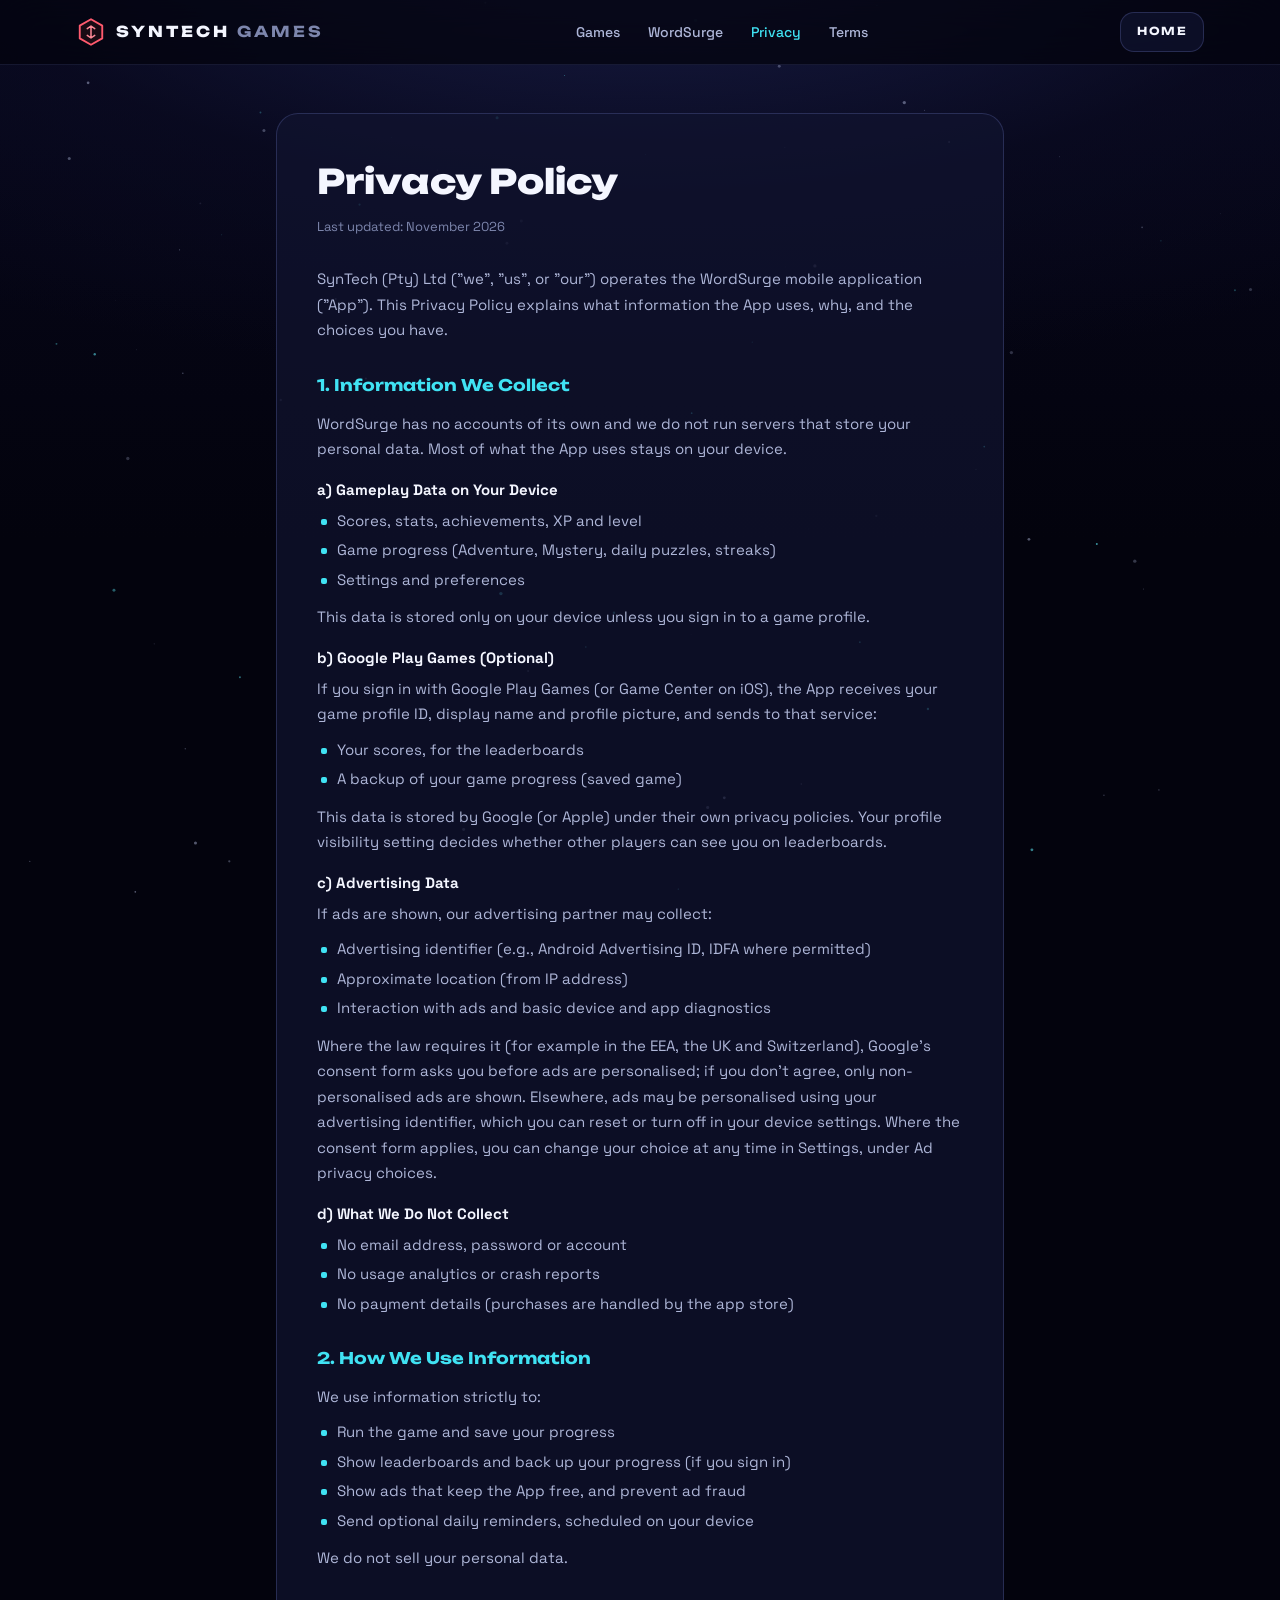
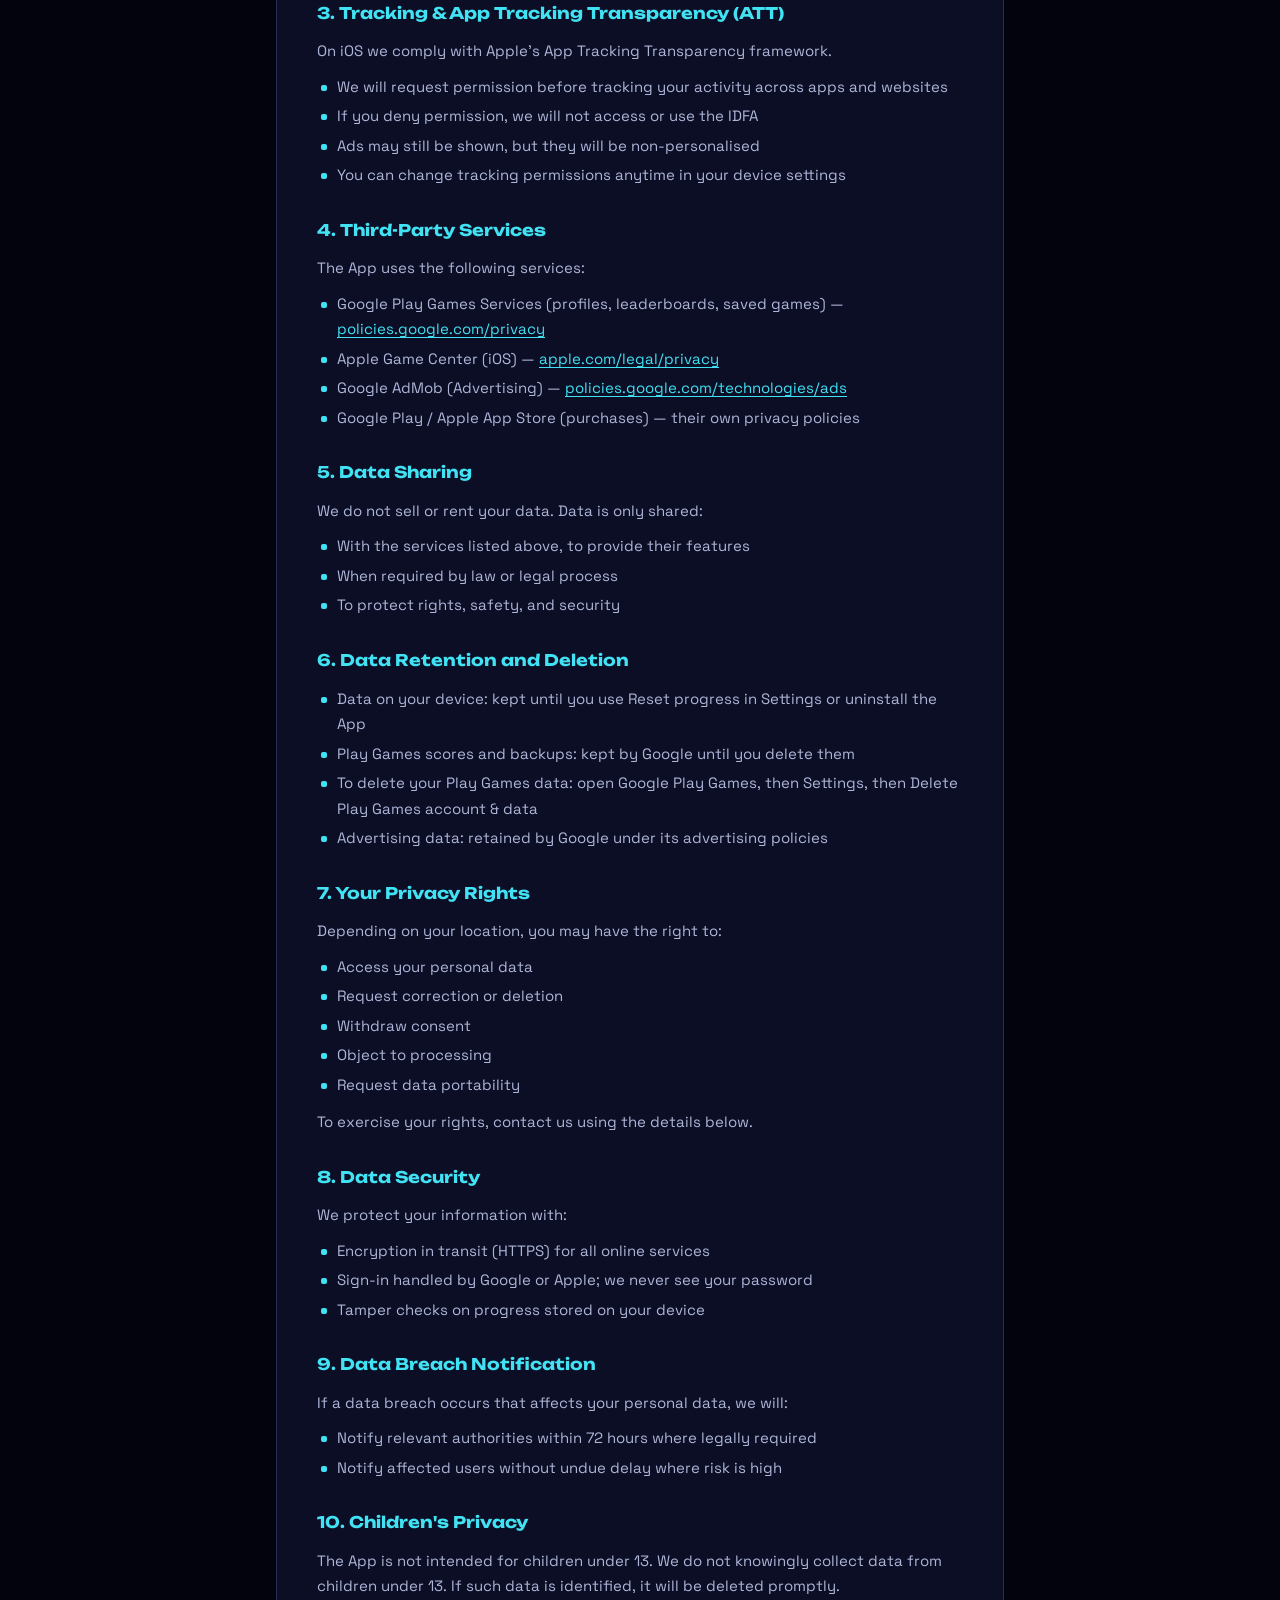
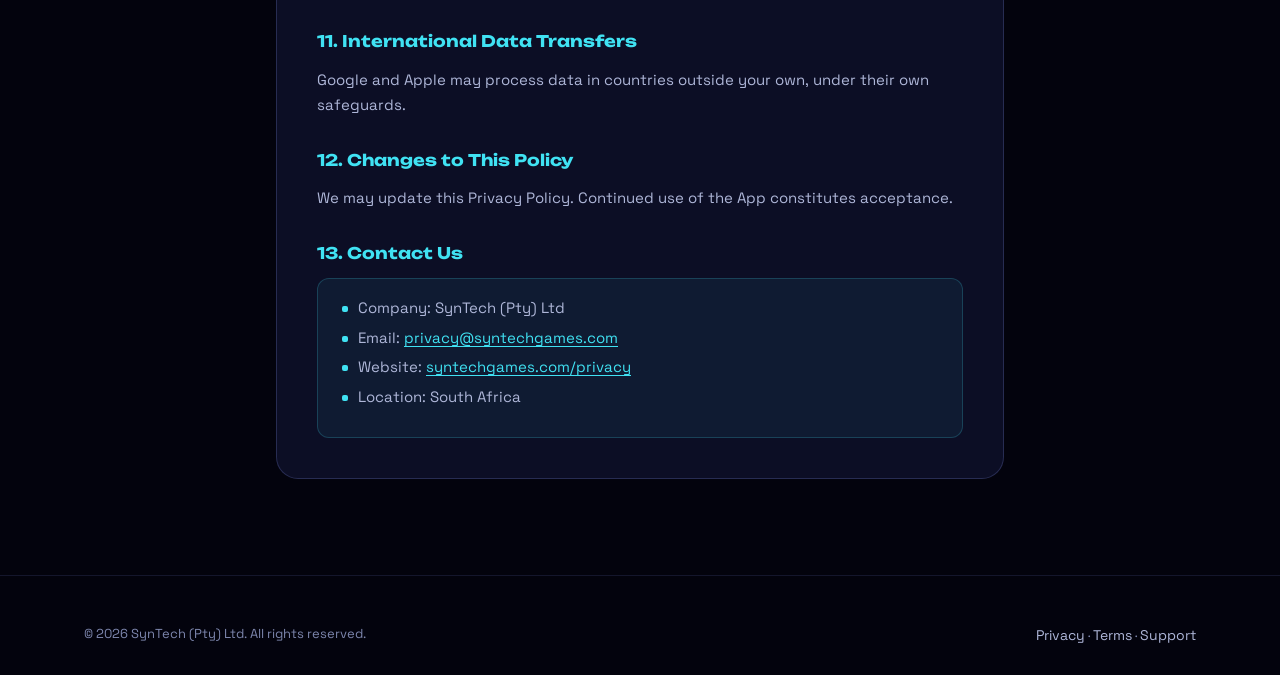
==== commit 720d3041: "WordSurge 2.1: new page section, power-ups, FAQ, privacy wording, screenshots and trailer - "WordSur" ====
--- a/privacy.html
+++ b/privacy.html
@@ -67,7 +67,7 @@
         <li>Approximate location (from IP address)</li>
         <li>Interaction with ads and basic device and app diagnostics</li>
       </ul>
-      <p>Ads are personalised only if you agree in the consent screen. Otherwise only non-personalised ads are shown.</p>
+      <p>Where the law requires it (for example in the EEA, the UK and Switzerland), Google&rsquo;s consent form asks you before ads are personalised; if you don&rsquo;t agree, only non-personalised ads are shown. Elsewhere, ads may be personalised using your advertising identifier, which you can reset or turn off in your device settings. Where the consent form applies, you can change your choice at any time in Settings, under Ad privacy choices.</p>
 
       <h3>d) What We Do Not Collect</h3>
       <ul>
--- a/styles.css
+++ b/styles.css
@@ -29,6 +29,7 @@
   --purge: #ff6d80;
   --hold: #61da92;
   --slow: #bd96fe;
+  --seeker: #c6e36a;
   --radius: 22px;
   --radius-sm: 14px;
   --font-display: 'Unbounded', 'Arial Black', sans-serif;
@@ -55,7 +56,8 @@
 }
 
 a { color: inherit; text-decoration: none; }
-img, video { display: block; max-width: 100%; }
+/* height:auto keeps the width/height attributes from stretching scaled images. */
+img, video { display: block; max-width: 100%; height: auto; }
 .container { max-width: 1160px; margin: 0 auto; padding: 0 16px; }
 @media (min-width: 640px) { .container { padding: 0 24px; } }
 
